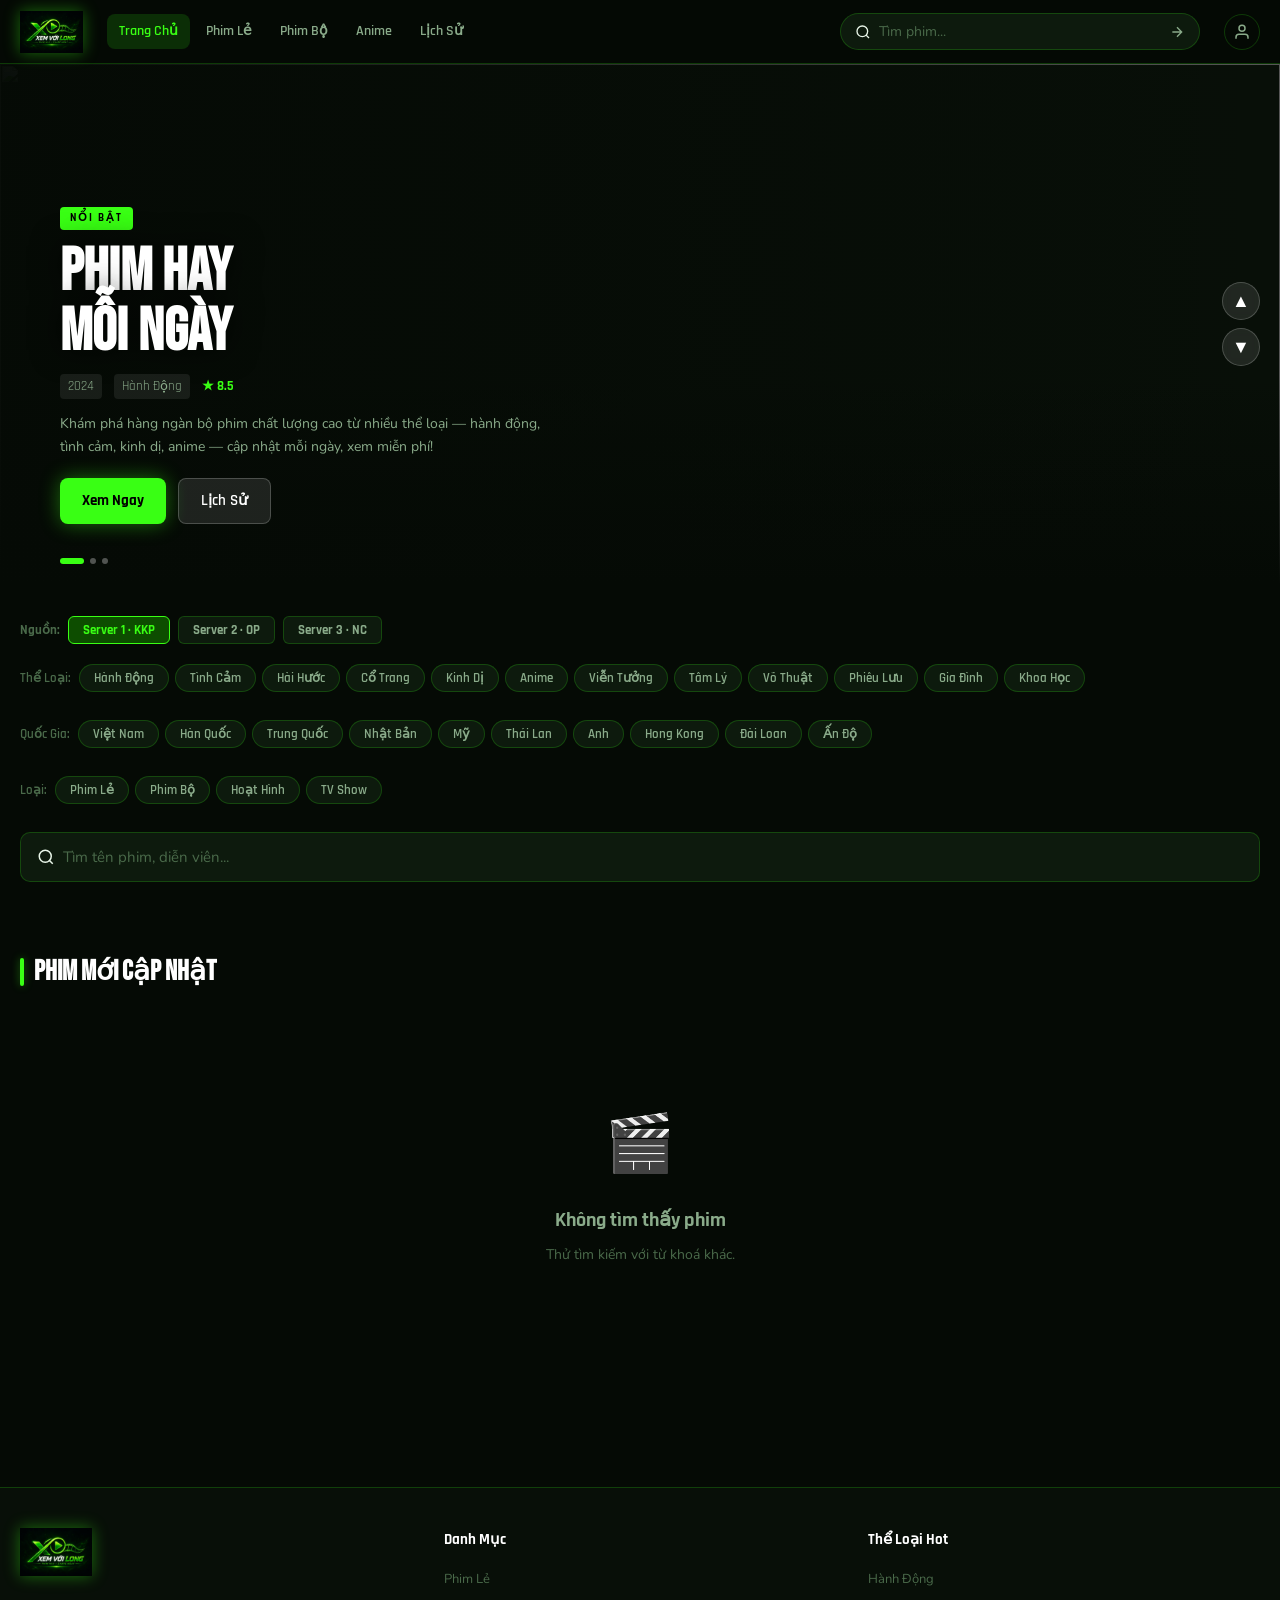
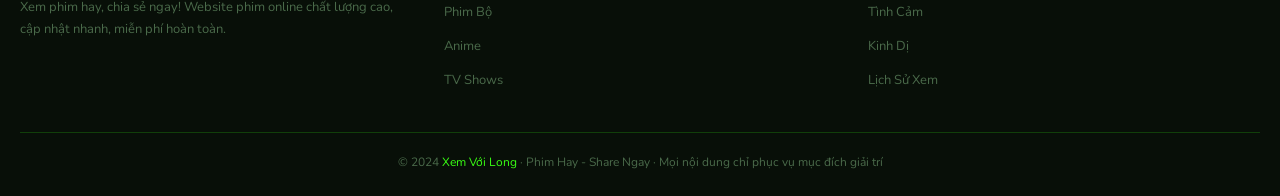
==== index.html @ ea5128f2 "Add files via upload" ====
<!DOCTYPE html>
<html lang="vi">
<head>
  <meta charset="UTF-8">
  <meta name="viewport" content="width=device-width, initial-scale=1.0">
  <title>Xem Với Long - Phim Hay Share Ngay</title>
  <meta name="description" content="Xem phim online miễn phí, chất lượng cao - Xem Với Long">
  <link rel="icon" href="assets/logo.png" type="image/png">
  <link rel="stylesheet" href="css/style.css">
</head>
<body>

<header>
  <button class="menu-toggle" id="menu-toggle" aria-label="Menu">
    <svg width="20" height="20" viewBox="0 0 24 24" fill="none" stroke="currentColor" stroke-width="2">
      <path d="M3 12h18M3 6h18M3 18h18"/>
    </svg>
  </button>

  <a href="index.html" class="logo-wrap">
    <img src="assets/logo.png" alt="Xem Với Long Logo">
  </a>

  <nav>
    <a href="index.html" class="active">Trang Chủ</a>
    <a href="index.html?type=phim-le">Phim Lẻ</a>
    <a href="index.html?type=phim-bo">Phim Bộ</a>
    <a href="index.html?type=hoat-hinh">Anime</a>
    <a href="history.html">Lịch Sử</a>
  </nav>

  <div class="header-search">
    <svg width="16" height="16" viewBox="0 0 24 24" fill="none" stroke="currentColor" stroke-width="2"><circle cx="11" cy="11" r="8"/><path d="m21 21-4.35-4.35"/></svg>
    <input type="text" placeholder="Tìm phim..." id="search-header" autocomplete="off">
    <button aria-label="Tìm kiếm">
      <svg width="16" height="16" viewBox="0 0 24 24" fill="none" stroke="currentColor" stroke-width="2"><path d="M5 12h14M12 5l7 7-7 7"/></svg>
    </button>
  </div>

  <div class="header-actions">
    <button class="btn-icon" id="btn-login" title="Đăng nhập">
      <svg width="18" height="18" viewBox="0 0 24 24" fill="none" stroke="currentColor" stroke-width="2"><path d="M20 21v-2a4 4 0 0 0-4-4H8a4 4 0 0 0-4 4v2"/><circle cx="12" cy="7" r="4"/></svg>
    </button>
    <div class="user-menu" id="user-menu" style="display:none">
      <div class="user-avatar" id="user-avatar" title="Tài khoản">?</div>
      <div class="user-dropdown">
        <div class="user-info-panel">
          <div class="user-info-name" id="user-name">User</div>
          <div class="user-info-sub">Thành viên</div>
        </div>
        <a class="dropdown-item" href="history.html">Lịch sử xem</a>
        <div class="dropdown-item danger" id="btn-logout">Đăng xuất</div>
      </div>
    </div>
  </div>
</header>

<div class="mobile-nav" id="mobile-nav">
  <a href="index.html" class="active">Trang Chủ</a>
  <a href="index.html?type=phim-le">Phim Lẻ</a>
  <a href="index.html?type=phim-bo">Phim Bộ</a>
  <a href="index.html?type=hoat-hinh">Anime</a>
  <a href="history.html">Lịch Sử</a>
</div>

<main>

  <!-- Hero Banner -->
  <section class="hero">
    <div class="hero-slide active" id="slide-0">
      <img class="hero-bg" src="https://picsum.photos/seed/xvl1/1600/700" alt="">
      <div class="hero-gradient"></div>
      <div class="hero-content">
        <div class="hero-badge">Nổi Bật</div>
        <h1 class="hero-title">Phim Hay<br>Mỗi Ngày</h1>
        <div class="hero-meta">
          <span class="year">2024</span>
          <span class="cat">Hành Động</span>
          <span class="hero-rating">★ 8.5</span>
        </div>
        <p class="hero-desc">Khám phá hàng ngàn bộ phim chất lượng cao từ nhiều thể loại — hành động, tình cảm, kinh dị, anime — cập nhật mỗi ngày, xem miễn phí!</p>
        <div class="hero-actions">
          <a href="#movies" class="btn-primary">Xem Ngay</a>
          <a href="history.html" class="btn-secondary">Lịch Sử</a>
        </div>
      </div>
    </div>
    <div class="hero-slide" id="slide-1">
      <img class="hero-bg" src="https://picsum.photos/seed/xvl2/1600/700" alt="">
      <div class="hero-gradient"></div>
      <div class="hero-content">
        <div class="hero-badge">Hot</div>
        <h1 class="hero-title">Anime<br>Mỗi Tuần</h1>
        <div class="hero-meta">
          <span class="year">2024</span>
          <span class="cat">Anime</span>
          <span class="hero-rating">★ 9.0</span>
        </div>
        <p class="hero-desc">Các bộ anime mới nhất, từ One Piece đến Demon Slayer, cập nhật nhanh nhất Việt Nam với vietsub chất lượng cao.</p>
        <div class="hero-actions">
          <button class="btn-primary" onclick="document.querySelector('[data-slug=hoat-hinh]')?.click()">Xem Anime</button>
        </div>
      </div>
    </div>
    <div class="hero-slide" id="slide-2">
      <img class="hero-bg" src="https://picsum.photos/seed/xvl3/1600/700" alt="">
      <div class="hero-gradient"></div>
      <div class="hero-content">
        <div class="hero-badge">Phim Bộ</div>
        <h1 class="hero-title">Drama<br>Hàn Quốc</h1>
        <div class="hero-meta">
          <span class="year">2024</span>
          <span class="cat">Tình Cảm</span>
          <span class="hero-rating">★ 8.8</span>
        </div>
        <p class="hero-desc">Phim bộ Hàn Quốc đặc sắc, nội dung hấp dẫn, diễn xuất đỉnh cao. Cập nhật tập mới nhanh nhất!</p>
        <div class="hero-actions">
          <button class="btn-primary" onclick="document.querySelector('[data-slug=han-quoc]')?.click()">Xem Phim Hàn</button>
        </div>
      </div>
    </div>

    <div class="hero-dots">
      <div class="hero-dot active" data-slide="0"></div>
      <div class="hero-dot" data-slide="1"></div>
      <div class="hero-dot" data-slide="2"></div>
    </div>
    <div class="hero-arrows">
      <button class="hero-arrow" id="hero-prev">&#9650;</button>
      <button class="hero-arrow" id="hero-next">&#9660;</button>
    </div>
  </section>

  <div class="container" id="movies">

    <!-- Server Bar -->
    <div style="margin-top: 32px;">
      <div class="server-bar">
        <span class="server-label">Nguồn:</span>
        <button class="server-btn active" data-server="kkphim">Server 1 · KKP</button>
        <button class="server-btn" data-server="ophim">Server 2 · OP</button>
        <button class="server-btn" data-server="nguonc">Server 3 · NC</button>
      </div>
    </div>

    <!-- Filter by genre -->
    <div class="filter-bar" style="margin-top:8px">
      <span class="filter-label">Thể Loại:</span>
      <div class="filter-chips" id="genre-chips"></div>
    </div>

    <!-- Filter by country -->
    <div class="filter-bar">
      <span class="filter-label">Quốc Gia:</span>
      <div class="filter-chips" id="country-chips"></div>
    </div>

    <!-- Filter by type -->
    <div class="filter-bar">
      <span class="filter-label">Loại:</span>
      <div class="filter-chips" id="type-chips"></div>
    </div>

    <!-- Search bar -->
    <div style="margin-bottom:28px">
      <div class="header-search" style="max-width:100%;border-radius:10px;padding:4px 16px">
        <svg width="18" height="18" viewBox="0 0 24 24" fill="none" stroke="currentColor" stroke-width="2"><circle cx="11" cy="11" r="8"/><path d="m21 21-4.35-4.35"/></svg>
        <input type="text" placeholder="Tìm tên phim, diễn viên..." id="search-input" autocomplete="off" style="padding:10px 0;font-size:15px">
      </div>
    </div>

    <!-- Movies section -->
    <section class="section">
      <div class="section-header">
        <h2 class="section-title">Phim Mới Cập Nhật</h2>
        <span id="result-info" style="font-size:13px;color:var(--text-muted);font-family:var(--font-title)"></span>
      </div>
      <div class="movie-grid" id="movie-grid"></div>
      <div class="pagination" id="pagination"></div>
    </section>

  </div>
</main>

<footer>
  <div class="container">
    <div class="footer-inner">
      <div class="footer-brand">
        <img src="assets/logo.png" alt="Logo" class="logo-img">
        <p>Xem phim hay, chia sẻ ngay! Website phim online chất lượng cao, cập nhật nhanh, miễn phí hoàn toàn.</p>
      </div>
      <div>
        <div class="footer-col-title">Danh Mục</div>
        <ul class="footer-links">
          <li><a href="index.html?type=phim-le">Phim Lẻ</a></li>
          <li><a href="index.html?type=phim-bo">Phim Bộ</a></li>
          <li><a href="index.html?type=hoat-hinh">Anime</a></li>
          <li><a href="index.html?type=tv-shows">TV Shows</a></li>
        </ul>
      </div>
      <div>
        <div class="footer-col-title">Thể Loại Hot</div>
        <ul class="footer-links">
          <li><a href="index.html?genre=hanh-dong">Hành Động</a></li>
          <li><a href="index.html?genre=tinh-cam">Tình Cảm</a></li>
          <li><a href="index.html?genre=kinh-di">Kinh Dị</a></li>
          <li><a href="history.html">Lịch Sử Xem</a></li>
        </ul>
      </div>
    </div>
    <div class="footer-bottom">
      © 2024 <span>Xem Với Long</span> · Phim Hay - Share Ngay · Mọi nội dung chỉ phục vụ mục đích giải trí
    </div>
  </div>
</footer>

<!-- Auth Modal -->
<div class="modal-overlay" id="auth-modal">
  <div class="modal">
    <div class="modal-header">
      <div class="modal-title">Tài Khoản</div>
      <button class="modal-close" id="modal-close">✕</button>
    </div>
    <div class="modal-tabs">
      <button class="modal-tab active" data-tab="login">Đăng Nhập</button>
      <button class="modal-tab" data-tab="register">Đăng Ký</button>
    </div>
    <div class="tab-panel" data-panel="login">
      <form id="login-form">
        <div class="form-group">
          <label class="form-label">Tên tài khoản</label>
          <input class="form-input" type="text" id="login-user" placeholder="Nhập tên tài khoản" autocomplete="username">
        </div>
        <div class="form-group">
          <label class="form-label">Mật khẩu</label>
          <input class="form-input" type="password" id="login-pass" placeholder="Nhập mật khẩu" autocomplete="current-password">
        </div>
        <div class="form-error" id="login-error"></div>
        <button class="form-submit" type="submit">Đăng Nhập</button>
      </form>
    </div>
    <div class="tab-panel" data-panel="register" style="display:none">
      <form id="reg-form">
        <div class="form-group">
          <label class="form-label">Tên tài khoản</label>
          <input class="form-input" type="text" id="reg-user" placeholder="Ít nhất 3 ký tự" autocomplete="username">
        </div>
        <div class="form-group">
          <label class="form-label">Mật khẩu</label>
          <input class="form-input" type="password" id="reg-pass" placeholder="Ít nhất 4 ký tự" autocomplete="new-password">
        </div>
        <div class="form-error" id="reg-error"></div>
        <button class="form-submit" type="submit">Tạo Tài Khoản</button>
      </form>
    </div>
  </div>
</div>

<div id="toast-container"></div>

<script src="js/api.js"></script>
<script src="js/auth.js"></script>
<script src="js/main.js"></script>
<script>
document.addEventListener('DOMContentLoaded', () => {
  const params = new URLSearchParams(location.search);
  const type   = params.get('type');
  const genre  = params.get('genre');
  const q      = params.get('q');

  if (type)  setTimeout(() => document.querySelector(`#type-chips [data-slug="${type}"]`)?.click(),  300);
  if (genre) setTimeout(() => document.querySelector(`#genre-chips [data-slug="${genre}"]`)?.click(), 300);
  if (q) {
    setTimeout(() => {
      const inp = document.getElementById('search-input');
      if (inp) { inp.value = q; inp.dispatchEvent(new Event('input')); }
    }, 200);
  }
});
</script>
</body>
</html>
---- css/style.css ----
/* ============================================================
   XEM VỚI LONG - Main Stylesheet
   Neon Green on Dark - Cinematic UI
   ============================================================ */

@import url('https://fonts.googleapis.com/css2?family=Bebas+Neue&family=Rajdhani:wght@400;500;600;700&family=Nunito:wght@300;400;600;700&display=swap');

:root {
  --green: #39ff14;
  --green-dim: #22cc00;
  --green-dark: #0d4d00;
  --green-glow: rgba(57, 255, 20, 0.4);
  --green-glow-sm: rgba(57, 255, 20, 0.15);
  --bg: #050a05;
  --bg2: #080f08;
  --bg3: #0d1a0d;
  --bg4: #111f11;
  --card-bg: #0b160b;
  --surface: #131f13;
  --border: rgba(57, 255, 20, 0.2);
  --border-strong: rgba(57, 255, 20, 0.5);
  --text: #e8f5e8;
  --text-dim: #8aab8a;
  --text-muted: #4a6a4a;
  --white: #ffffff;
  --radius: 12px;
  --radius-lg: 18px;
  --transition: 0.3s cubic-bezier(0.4, 0, 0.2, 1);
  --font-display: 'Bebas Neue', sans-serif;
  --font-title: 'Rajdhani', sans-serif;
  --font-body: 'Nunito', sans-serif;
  --header-h: 64px;
}

*, *::before, *::after { box-sizing: border-box; margin: 0; padding: 0; }

html { scroll-behavior: smooth; }

body {
  font-family: var(--font-body);
  background: var(--bg);
  color: var(--text);
  min-height: 100vh;
  overflow-x: hidden;
  line-height: 1.6;
}

/* ---- Scrollbar ---- */
::-webkit-scrollbar { width: 6px; }
::-webkit-scrollbar-track { background: var(--bg2); }
::-webkit-scrollbar-thumb { background: var(--green-dark); border-radius: 3px; }
::-webkit-scrollbar-thumb:hover { background: var(--green-dim); }

/* ---- Page transition ---- */
.page-enter { animation: fadeInUp 0.5s var(--transition) both; }
@keyframes fadeInUp {
  from { opacity: 0; transform: translateY(24px); }
  to   { opacity: 1; transform: translateY(0); }
}

/* ============================================================
   HEADER / NAV
   ============================================================ */
header {
  position: fixed; top: 0; left: 0; right: 0; z-index: 1000;
  height: var(--header-h);
  background: rgba(5, 10, 5, 0.92);
  backdrop-filter: blur(16px);
  border-bottom: 1px solid var(--border);
  display: flex; align-items: center;
  padding: 0 20px;
  gap: 16px;
}

.logo-wrap { display: flex; align-items: center; gap: 10px; text-decoration: none; flex-shrink: 0; }
.logo-wrap img { height: 42px; width: auto; filter: drop-shadow(0 0 8px var(--green-glow)); }
.logo-text { font-family: var(--font-display); font-size: 22px; color: var(--green); letter-spacing: 1px; display: none; }

nav { display: flex; align-items: center; gap: 4px; margin-left: 8px; }
nav a {
  font-family: var(--font-title); font-weight: 600; font-size: 14px;
  color: var(--text-dim); text-decoration: none;
  padding: 6px 12px; border-radius: 8px;
  transition: var(--transition);
  white-space: nowrap;
}
nav a:hover, nav a.active { color: var(--green); background: var(--green-glow-sm); }

.header-search {
  flex: 1; max-width: 360px; margin-left: auto;
  display: flex; align-items: center;
  background: var(--bg3); border: 1px solid var(--border);
  border-radius: 24px; padding: 0 14px; gap: 8px;
  transition: var(--transition);
}
.header-search:focus-within { border-color: var(--green); box-shadow: 0 0 0 3px var(--green-glow-sm); }
.header-search input {
  flex: 1; background: none; border: none; outline: none;
  color: var(--text); font-family: var(--font-body); font-size: 14px;
  padding: 8px 0;
}
.header-search input::placeholder { color: var(--text-muted); }
.header-search button { background: none; border: none; cursor: pointer; color: var(--text-dim); display: flex; align-items: center; }
.header-search button:hover { color: var(--green); }

.header-actions { display: flex; align-items: center; gap: 8px; margin-left: 8px; flex-shrink: 0; }
.btn-icon {
  background: none; border: 1px solid var(--border); color: var(--text-dim);
  border-radius: 50%; width: 36px; height: 36px;
  display: flex; align-items: center; justify-content: center;
  cursor: pointer; transition: var(--transition); font-size: 16px;
  text-decoration: none;
}
.btn-icon:hover { border-color: var(--green); color: var(--green); background: var(--green-glow-sm); }

.user-avatar {
  width: 36px; height: 36px; border-radius: 50%;
  background: var(--green-dark); border: 2px solid var(--green);
  display: flex; align-items: center; justify-content: center;
  font-family: var(--font-title); font-weight: 700; font-size: 14px;
  color: var(--green); cursor: pointer;
  box-shadow: 0 0 12px var(--green-glow);
}

.menu-toggle {
  display: none; background: none; border: none; color: var(--text); cursor: pointer; font-size: 22px;
}

/* ---- Mobile nav ---- */
.mobile-nav {
  display: none; position: fixed; top: var(--header-h); left: 0; right: 0;
  background: rgba(8, 15, 8, 0.97); backdrop-filter: blur(20px);
  border-bottom: 1px solid var(--border); z-index: 999;
  padding: 12px 16px;
  flex-direction: column; gap: 4px;
}
.mobile-nav.open { display: flex; animation: slideDown 0.25s ease both; }
@keyframes slideDown { from { opacity: 0; transform: translateY(-10px); } to { opacity: 1; transform: translateY(0); } }
.mobile-nav a {
  font-family: var(--font-title); font-weight: 600; font-size: 16px;
  color: var(--text-dim); text-decoration: none;
  padding: 10px 14px; border-radius: 8px;
  transition: var(--transition);
}
.mobile-nav a:hover, .mobile-nav a.active { color: var(--green); background: var(--green-glow-sm); }

/* ============================================================
   MAIN CONTAINER
   ============================================================ */
main { padding-top: var(--header-h); min-height: 100vh; }

.container { max-width: 1400px; margin: 0 auto; padding: 0 20px; }

/* ============================================================
   HERO BANNER
   ============================================================ */
.hero {
  position: relative; height: 520px; overflow: hidden;
  background: var(--bg2);
}
.hero-slide {
  position: absolute; inset: 0;
  opacity: 0; transition: opacity 0.8s ease;
}
.hero-slide.active { opacity: 1; }
.hero-bg {
  width: 100%; height: 100%; object-fit: cover;
  filter: brightness(0.45) saturate(1.2);
}
.hero-gradient {
  position: absolute; inset: 0;
  background: linear-gradient(90deg, rgba(5,10,5,0.95) 0%, rgba(5,10,5,0.5) 50%, transparent 100%),
              linear-gradient(0deg, rgba(5,10,5,1) 0%, transparent 40%);
}
.hero-content {
  position: absolute; bottom: 60px; left: 60px; right: 50%;
  animation: heroFadeIn 0.6s ease both;
}
@keyframes heroFadeIn { from { opacity: 0; transform: translateX(-20px); } to { opacity: 1; transform: translateX(0); } }

.hero-badge {
  display: inline-block;
  font-family: var(--font-title); font-size: 11px; font-weight: 700;
  background: var(--green); color: #000; padding: 3px 10px; border-radius: 4px;
  letter-spacing: 2px; text-transform: uppercase; margin-bottom: 12px;
}
.hero-title {
  font-family: var(--font-display); font-size: clamp(32px, 5vw, 60px);
  color: var(--white); line-height: 1; margin-bottom: 12px;
  text-shadow: 0 0 30px rgba(0,0,0,0.8);
}
.hero-meta {
  display: flex; align-items: center; gap: 12px; margin-bottom: 14px;
  font-family: var(--font-title); font-size: 13px; color: var(--text-dim);
}
.hero-meta .year, .hero-meta .cat {
  background: rgba(255,255,255,0.08); padding: 2px 8px; border-radius: 4px;
}
.hero-rating { color: var(--green); font-weight: 700; }
.hero-desc {
  font-size: 14px; color: var(--text-dim); margin-bottom: 20px;
  display: -webkit-box; -webkit-line-clamp: 3; -webkit-box-orient: vertical; overflow: hidden;
  max-width: 480px;
}
.hero-actions { display: flex; gap: 12px; }

.btn-primary {
  display: flex; align-items: center; gap: 8px;
  background: var(--green); color: #000;
  font-family: var(--font-title); font-weight: 700; font-size: 15px;
  border: none; border-radius: 8px; padding: 10px 22px;
  cursor: pointer; text-decoration: none;
  transition: var(--transition);
  box-shadow: 0 0 20px var(--green-glow);
}
.btn-primary:hover { background: #4fff2a; box-shadow: 0 0 32px var(--green-glow); transform: translateY(-2px); }

.btn-secondary {
  display: flex; align-items: center; gap: 8px;
  background: rgba(255,255,255,0.1); color: var(--white);
  font-family: var(--font-title); font-weight: 600; font-size: 15px;
  border: 1px solid rgba(255,255,255,0.2); border-radius: 8px; padding: 10px 22px;
  cursor: pointer; text-decoration: none;
  transition: var(--transition); backdrop-filter: blur(4px);
}
.btn-secondary:hover { background: rgba(255,255,255,0.18); transform: translateY(-2px); }

.hero-dots {
  position: absolute; bottom: 20px; left: 60px;
  display: flex; gap: 6px;
}
.hero-dot {
  width: 6px; height: 6px; border-radius: 3px;
  background: rgba(255,255,255,0.3);
  cursor: pointer; transition: var(--transition);
}
.hero-dot.active { width: 24px; background: var(--green); }

.hero-arrows {
  position: absolute; right: 20px; bottom: 50%;
  transform: translateY(50%);
  display: flex; flex-direction: column; gap: 8px;
}
.hero-arrow {
  width: 38px; height: 38px; border-radius: 50%;
  background: rgba(255,255,255,0.1); border: 1px solid rgba(255,255,255,0.2);
  color: white; cursor: pointer; font-size: 18px;
  display: flex; align-items: center; justify-content: center;
  transition: var(--transition); backdrop-filter: blur(4px);
}
.hero-arrow:hover { background: var(--green); border-color: var(--green); color: #000; }

/* ============================================================
   SECTION HEADERS
   ============================================================ */
.section { padding: 40px 0; }
.section-header {
  display: flex; align-items: center; justify-content: space-between;
  margin-bottom: 24px;
}
.section-title {
  font-family: var(--font-display); font-size: 28px; color: var(--white);
  display: flex; align-items: center; gap: 10px;
}
.section-title::before {
  content: ''; display: block;
  width: 4px; height: 28px;
  background: var(--green); border-radius: 2px;
  box-shadow: 0 0 8px var(--green-glow);
}
.section-more {
  font-family: var(--font-title); font-size: 13px; font-weight: 600;
  color: var(--green); text-decoration: none;
  display: flex; align-items: center; gap: 4px;
  transition: var(--transition);
}
.section-more:hover { gap: 8px; }

/* ============================================================
   FILTER BAR
   ============================================================ */
.filter-bar {
  display: flex; flex-wrap: wrap; gap: 8px; margin-bottom: 28px; align-items: center;
}
.filter-label { font-family: var(--font-title); font-size: 13px; color: var(--text-muted); font-weight: 600; }
.filter-chips { display: flex; flex-wrap: wrap; gap: 6px; }
.chip {
  font-family: var(--font-title); font-size: 13px; font-weight: 600;
  background: var(--bg3); border: 1px solid var(--border);
  color: var(--text-dim); padding: 5px 14px; border-radius: 20px;
  cursor: pointer; transition: var(--transition); white-space: nowrap;
}
.chip:hover { border-color: var(--green); color: var(--green); }
.chip.active { background: var(--green); color: #000; border-color: var(--green); box-shadow: 0 0 10px var(--green-glow); }

.server-bar {
  display: flex; align-items: center; gap: 8px; margin-bottom: 20px;
  flex-wrap: wrap;
}
.server-label { font-family: var(--font-title); font-weight: 700; font-size: 13px; color: var(--text-muted); }
.server-btn {
  font-family: var(--font-title); font-size: 13px; font-weight: 700;
  background: var(--bg3); border: 1px solid var(--border);
  color: var(--text-dim); padding: 5px 14px; border-radius: 6px;
  cursor: pointer; transition: var(--transition);
}
.server-btn:hover { border-color: var(--green); color: var(--green); }
.server-btn.active { background: var(--green-dark); border-color: var(--green); color: var(--green); }

/* ============================================================
   MOVIE GRID & CARDS
   ============================================================ */
.movie-grid {
  display: grid;
  grid-template-columns: repeat(auto-fill, minmax(160px, 1fr));
  gap: 18px;
}

.movie-card {
  position: relative; border-radius: var(--radius); overflow: hidden;
  background: var(--card-bg); border: 1px solid var(--border);
  cursor: pointer; text-decoration: none; display: block;
  transition: var(--transition);
  transform: translateZ(0);
}
.movie-card:hover {
  transform: translateY(-6px) scale(1.02);
  border-color: var(--green);
  box-shadow: 0 16px 40px rgba(0,0,0,0.6), 0 0 20px var(--green-glow-sm);
}

.movie-poster {
  position: relative; aspect-ratio: 2/3; overflow: hidden;
}
.movie-poster img {
  width: 100%; height: 100%; object-fit: cover;
  transition: transform 0.5s ease;
}
.movie-card:hover .movie-poster img { transform: scale(1.08); }

.movie-poster-placeholder {
  width: 100%; height: 100%;
  background: linear-gradient(135deg, var(--bg3) 0%, var(--bg4) 100%);
  display: flex; flex-direction: column; align-items: center; justify-content: center;
  gap: 8px; color: var(--text-muted); font-size: 32px;
}
.movie-poster-placeholder span { font-family: var(--font-title); font-size: 11px; text-align: center; padding: 0 8px; }

.movie-overlay {
  position: absolute; inset: 0;
  background: linear-gradient(0deg, rgba(5,10,5,0.92) 0%, transparent 50%);
  display: flex; align-items: center; justify-content: center;
  opacity: 0; transition: var(--transition);
}
.movie-card:hover .movie-overlay { opacity: 1; }

.play-btn-overlay {
  width: 52px; height: 52px; border-radius: 50%;
  background: var(--green); color: #000; font-size: 20px;
  display: flex; align-items: center; justify-content: center;
  box-shadow: 0 0 24px var(--green-glow);
  transform: scale(0.8); transition: transform 0.3s ease;
}
.movie-card:hover .play-btn-overlay { transform: scale(1); }

.movie-badge {
  position: absolute; top: 8px; left: 8px;
  font-family: var(--font-title); font-size: 10px; font-weight: 700;
  background: var(--green); color: #000; padding: 2px 8px; border-radius: 4px;
  letter-spacing: 0.5px; text-transform: uppercase;
}
.movie-badge.ep { background: #ff6b2b; color: #fff; }
.movie-badge.movie { background: #2b8aff; color: #fff; }

.movie-quality {
  position: absolute; top: 8px; right: 8px;
  font-family: var(--font-title); font-size: 10px; font-weight: 700;
  background: rgba(0,0,0,0.7); color: var(--green);
  padding: 2px 6px; border-radius: 4px;
  border: 1px solid var(--green-dim);
}

.movie-info { padding: 10px 10px 12px; }
.movie-title {
  font-family: var(--font-title); font-weight: 700; font-size: 14px;
  color: var(--text); line-height: 1.3;
  display: -webkit-box; -webkit-line-clamp: 2; -webkit-box-orient: vertical; overflow: hidden;
  margin-bottom: 4px;
}
.movie-card:hover .movie-title { color: var(--green); }
.movie-sub {
  font-size: 11px; color: var(--text-muted);
  display: flex; gap: 6px; flex-wrap: wrap; align-items: center;
}
.movie-sub .dot { color: var(--text-muted); }

/* ============================================================
   LOADING & EMPTY
   ============================================================ */
.loading-grid {
  display: grid;
  grid-template-columns: repeat(auto-fill, minmax(160px, 1fr));
  gap: 18px;
}
.skeleton-card { border-radius: var(--radius); overflow: hidden; }
.skeleton {
  background: linear-gradient(90deg, var(--bg3) 25%, var(--bg4) 50%, var(--bg3) 75%);
  background-size: 200% 100%;
  animation: shimmer 1.5s infinite;
}
@keyframes shimmer { to { background-position: -200% 0; } }
.skeleton-poster { aspect-ratio: 2/3; }
.skeleton-line { height: 12px; border-radius: 4px; margin: 8px 10px; }
.skeleton-line.short { width: 60%; }

.empty-state {
  text-align: center; padding: 80px 20px; color: var(--text-muted);
}
.empty-state .icon { font-size: 56px; margin-bottom: 16px; }
.empty-state h3 { font-family: var(--font-title); font-size: 20px; margin-bottom: 8px; color: var(--text-dim); }
.empty-state p { font-size: 14px; }

/* ============================================================
   PAGINATION
   ============================================================ */
.pagination {
  display: flex; justify-content: center; gap: 6px;
  margin-top: 40px; flex-wrap: wrap;
}
.page-btn {
  width: 38px; height: 38px; border-radius: 8px;
  background: var(--bg3); border: 1px solid var(--border);
  color: var(--text-dim); cursor: pointer;
  font-family: var(--font-title); font-weight: 700; font-size: 14px;
  display: flex; align-items: center; justify-content: center;
  transition: var(--transition);
}
.page-btn:hover { border-color: var(--green); color: var(--green); }
.page-btn.active { background: var(--green); border-color: var(--green); color: #000; }
.page-btn:disabled { opacity: 0.4; cursor: not-allowed; }

/* ============================================================
   MODAL (Login / Register)
   ============================================================ */
.modal-overlay {
  display: none; position: fixed; inset: 0; z-index: 2000;
  background: rgba(0,0,0,0.8); backdrop-filter: blur(8px);
  align-items: center; justify-content: center;
  padding: 20px;
}
.modal-overlay.open { display: flex; animation: fadeIn 0.2s ease both; }
@keyframes fadeIn { from { opacity: 0; } to { opacity: 1; } }

.modal {
  background: var(--bg2); border: 1px solid var(--border);
  border-radius: var(--radius-lg); padding: 36px;
  width: 100%; max-width: 420px;
  box-shadow: 0 32px 80px rgba(0,0,0,0.8), 0 0 40px var(--green-glow-sm);
  animation: modalIn 0.3s cubic-bezier(0.34, 1.56, 0.64, 1) both;
}
@keyframes modalIn { from { transform: scale(0.9) translateY(20px); opacity: 0; } to { transform: scale(1) translateY(0); opacity: 1; } }

.modal-header { display: flex; align-items: center; justify-content: space-between; margin-bottom: 28px; }
.modal-title { font-family: var(--font-display); font-size: 30px; color: var(--white); }
.modal-close { background: none; border: none; color: var(--text-muted); cursor: pointer; font-size: 22px; }
.modal-close:hover { color: var(--text); }

.modal-tabs { display: flex; gap: 0; margin-bottom: 28px; border-bottom: 1px solid var(--border); }
.modal-tab {
  flex: 1; background: none; border: none;
  font-family: var(--font-title); font-weight: 700; font-size: 16px;
  color: var(--text-muted); padding: 10px; cursor: pointer;
  border-bottom: 2px solid transparent; margin-bottom: -1px;
  transition: var(--transition);
}
.modal-tab.active { color: var(--green); border-bottom-color: var(--green); }

.form-group { margin-bottom: 18px; }
.form-label { display: block; font-family: var(--font-title); font-weight: 600; font-size: 13px; color: var(--text-dim); margin-bottom: 6px; }
.form-input {
  width: 100%; background: var(--bg3); border: 1px solid var(--border);
  border-radius: 8px; padding: 11px 14px;
  color: var(--text); font-family: var(--font-body); font-size: 14px;
  outline: none; transition: var(--transition);
}
.form-input:focus { border-color: var(--green); box-shadow: 0 0 0 3px var(--green-glow-sm); }

.form-submit {
  width: 100%; background: var(--green); color: #000;
  font-family: var(--font-title); font-weight: 700; font-size: 16px;
  border: none; border-radius: 8px; padding: 12px;
  cursor: pointer; transition: var(--transition);
  box-shadow: 0 0 20px var(--green-glow);
}
.form-submit:hover { background: #4fff2a; box-shadow: 0 0 32px var(--green-glow); }

.form-error { color: #ff4444; font-size: 13px; margin-top: 4px; display: none; }
.form-error.show { display: block; }

/* ============================================================
   USER DROPDOWN
   ============================================================ */
.user-menu { position: relative; }
.user-dropdown {
  display: none; position: absolute; top: calc(100% + 8px); right: 0;
  background: var(--bg2); border: 1px solid var(--border);
  border-radius: var(--radius); min-width: 200px;
  box-shadow: 0 16px 40px rgba(0,0,0,0.6);
  overflow: hidden; z-index: 100;
}
.user-menu.open .user-dropdown { display: block; animation: slideDown 0.2s ease both; }

.user-info-panel {
  padding: 16px; border-bottom: 1px solid var(--border);
}
.user-info-name { font-family: var(--font-title); font-weight: 700; font-size: 16px; color: var(--white); }
.user-info-sub { font-size: 12px; color: var(--text-muted); }

.dropdown-item {
  display: flex; align-items: center; gap: 10px;
  padding: 11px 16px; color: var(--text-dim);
  font-family: var(--font-title); font-size: 14px; font-weight: 600;
  cursor: pointer; text-decoration: none;
  transition: var(--transition);
}
.dropdown-item:hover { background: var(--green-glow-sm); color: var(--green); }
.dropdown-item.danger:hover { background: rgba(255,68,68,0.1); color: #ff4444; }

/* ============================================================
   TOAST NOTIFICATIONS
   ============================================================ */
#toast-container {
  position: fixed; bottom: 24px; right: 24px; z-index: 9999;
  display: flex; flex-direction: column; gap: 8px;
}
.toast {
  background: var(--bg2); border: 1px solid var(--border);
  border-left: 4px solid var(--green);
  border-radius: 10px; padding: 12px 18px;
  font-family: var(--font-title); font-weight: 600; font-size: 14px;
  color: var(--text); min-width: 220px;
  box-shadow: 0 8px 24px rgba(0,0,0,0.4);
  animation: toastIn 0.3s ease both;
}
@keyframes toastIn { from { transform: translateX(40px); opacity: 0; } to { transform: translateX(0); opacity: 1; } }
.toast.error { border-left-color: #ff4444; }
.toast.info { border-left-color: #2b8aff; }

/* ============================================================
   HISTORY PAGE
   ============================================================ */
.page-header {
  padding: 40px 0 20px;
  border-bottom: 1px solid var(--border);
  margin-bottom: 32px;
}
.page-header-title { font-family: var(--font-display); font-size: 40px; color: var(--white); }
.page-header-sub { color: var(--text-muted); font-size: 14px; margin-top: 4px; }

.history-item {
  display: flex; gap: 14px; align-items: center;
  background: var(--card-bg); border: 1px solid var(--border);
  border-radius: var(--radius); padding: 12px; margin-bottom: 12px;
  text-decoration: none; transition: var(--transition);
}
.history-item:hover { border-color: var(--green); background: var(--bg3); }
.history-poster { width: 60px; height: 90px; border-radius: 6px; object-fit: cover; flex-shrink: 0; }
.history-info { flex: 1; min-width: 0; }
.history-title { font-family: var(--font-title); font-weight: 700; font-size: 16px; color: var(--text); margin-bottom: 4px; }
.history-item:hover .history-title { color: var(--green); }
.history-meta { font-size: 12px; color: var(--text-muted); }
.history-progress { margin-top: 8px; }
.progress-bar-wrap { background: var(--bg3); border-radius: 4px; height: 4px; overflow: hidden; }
.progress-bar-fill { height: 100%; background: var(--green); border-radius: 4px; transition: width 0.3s ease; }

.clear-btn {
  background: none; border: 1px solid rgba(255,68,68,0.3); color: rgba(255,68,68,0.7);
  font-family: var(--font-title); font-size: 13px; font-weight: 600;
  padding: 6px 14px; border-radius: 6px; cursor: pointer;
  transition: var(--transition);
}
.clear-btn:hover { background: rgba(255,68,68,0.1); border-color: #ff4444; color: #ff4444; }

/* ============================================================
   FOOTER
   ============================================================ */
footer {
  background: var(--bg2); border-top: 1px solid var(--border);
  padding: 40px 0 24px; margin-top: 60px;
}
.footer-inner {
  display: grid; grid-template-columns: 1fr 1fr 1fr; gap: 32px;
  margin-bottom: 32px;
}
.footer-brand .logo-img { height: 48px; margin-bottom: 12px; filter: drop-shadow(0 0 8px var(--green-glow)); }
.footer-brand p { font-size: 13px; color: var(--text-muted); line-height: 1.7; }
.footer-col-title { font-family: var(--font-title); font-weight: 700; font-size: 15px; color: var(--white); margin-bottom: 14px; }
.footer-links { list-style: none; }
.footer-links li { margin-bottom: 8px; }
.footer-links a { font-size: 13px; color: var(--text-muted); text-decoration: none; transition: var(--transition); }
.footer-links a:hover { color: var(--green); }
.footer-bottom {
  border-top: 1px solid var(--border); padding-top: 20px;
  text-align: center; font-size: 12px; color: var(--text-muted);
}
.footer-bottom span { color: var(--green); }

/* ============================================================
   RESPONSIVE
   ============================================================ */
@media (max-width: 900px) {
  .footer-inner { grid-template-columns: 1fr 1fr; }
}

@media (max-width: 768px) {
  :root { --header-h: 56px; }
  nav { display: none; }
  .menu-toggle { display: flex; }
  .header-search { max-width: none; flex: 1; }
  .logo-text { display: none; }

  .hero { height: 380px; }
  .hero-content { left: 20px; right: 20px; bottom: 40px; }
  .hero-arrows { display: none; }

  .movie-grid { grid-template-columns: repeat(auto-fill, minmax(130px, 1fr)); gap: 12px; }
  .loading-grid { grid-template-columns: repeat(auto-fill, minmax(130px, 1fr)); gap: 12px; }

  .modal { padding: 24px; }
  .footer-inner { grid-template-columns: 1fr; gap: 24px; }
}

@media (max-width: 480px) {
  .hero { height: 320px; }
  .hero-title { font-size: 26px; }
  .hero-desc { display: none; }
  .hero-dots { left: 20px; }
  .btn-primary, .btn-secondary { padding: 8px 16px; font-size: 14px; }
  .section { padding: 28px 0; }
  .movie-grid { grid-template-columns: repeat(3, 1fr); gap: 8px; }
  .loading-grid { grid-template-columns: repeat(3, 1fr); gap: 8px; }
  .container { padding: 0 12px; }
}
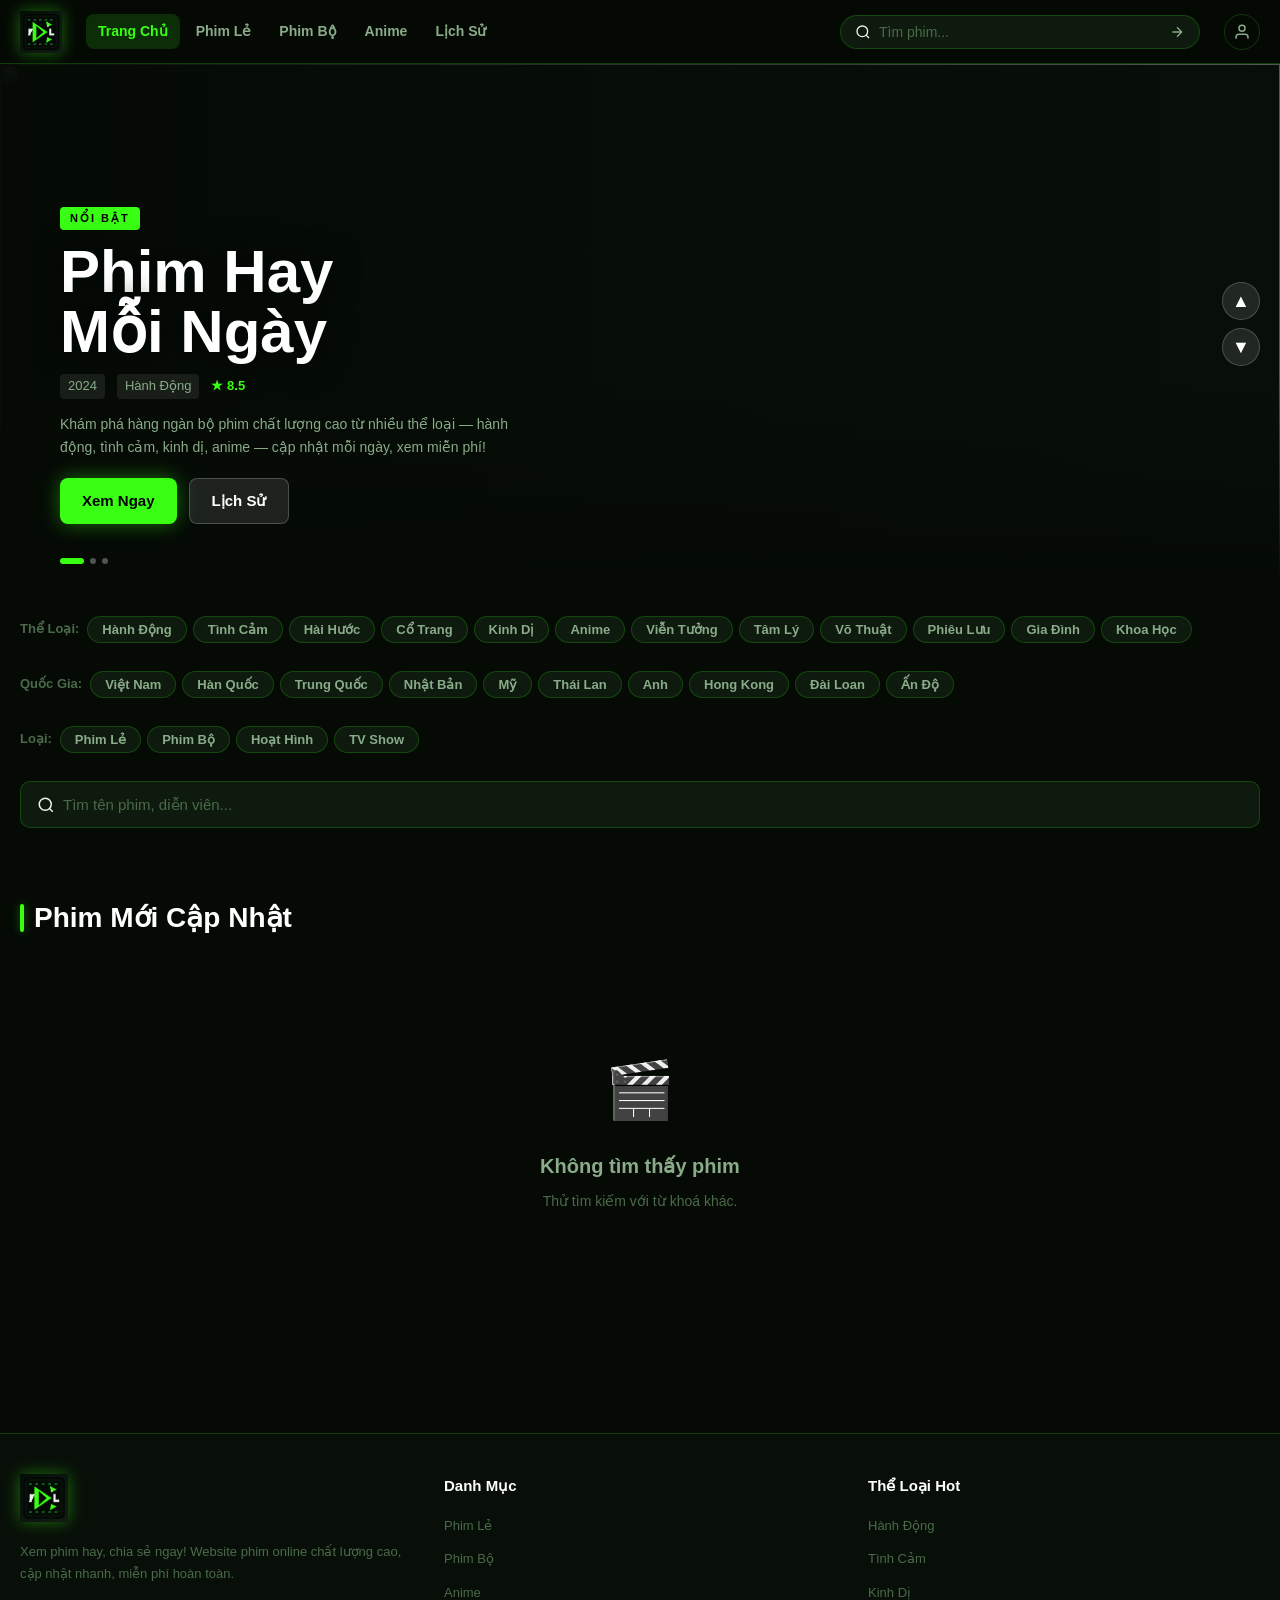
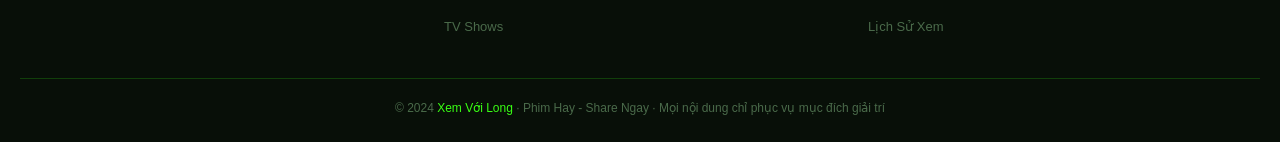
==== commit 01c3d2bc: "Add files via upload" ====
--- a/index.html
+++ b/index.html
@@ -5,8 +5,8 @@
   <meta name="viewport" content="width=device-width, initial-scale=1.0">
   <title>Xem Với Long - Phim Hay Share Ngay</title>
   <meta name="description" content="Xem phim online miễn phí, chất lượng cao - Xem Với Long">
-  <link rel="icon" href="assets/logo.png" type="image/png">
-  <link rel="stylesheet" href="css/style.css">
+  <link rel="icon" href="assets/logo.png?v=6" type="image/png">
+  <link rel="stylesheet" href="css/style.css?v=6">
 </head>
 <body>
 
@@ -18,7 +18,7 @@
   </button>
 
   <a href="index.html" class="logo-wrap">
-    <img src="assets/logo.png" alt="Xem Với Long Logo">
+    <img src="assets/logo.png?v=6" alt="Xem Với Long Logo">
   </a>
 
   <nav>
@@ -133,18 +133,8 @@
 
   <div class="container" id="movies">
 
-    <!-- Server Bar -->
-    <div style="margin-top: 32px;">
-      <div class="server-bar">
-        <span class="server-label">Nguồn:</span>
-        <button class="server-btn active" data-server="kkphim">Server 1 · KKP</button>
-        <button class="server-btn" data-server="ophim">Server 2 · OP</button>
-        <button class="server-btn" data-server="nguonc">Server 3 · NC</button>
-      </div>
-    </div>
-
     <!-- Filter by genre -->
-    <div class="filter-bar" style="margin-top:8px">
+    <div class="filter-bar" style="margin-top:32px">
       <span class="filter-label">Thể Loại:</span>
       <div class="filter-chips" id="genre-chips"></div>
     </div>
@@ -186,7 +176,7 @@
   <div class="container">
     <div class="footer-inner">
       <div class="footer-brand">
-        <img src="assets/logo.png" alt="Logo" class="logo-img">
+        <img src="assets/logo.png?v=6" alt="Logo" class="logo-img">
         <p>Xem phim hay, chia sẻ ngay! Website phim online chất lượng cao, cập nhật nhanh, miễn phí hoàn toàn.</p>
       </div>
       <div>
@@ -258,9 +248,9 @@
 
 <div id="toast-container"></div>
 
-<script src="js/api.js"></script>
-<script src="js/auth.js"></script>
-<script src="js/main.js"></script>
+<script src="js/api.js?v=6"></script>
+<script src="js/auth.js?v=6"></script>
+<script src="js/main.js?v=6"></script>
 <script>
 document.addEventListener('DOMContentLoaded', () => {
   const params = new URLSearchParams(location.search);
--- a/css/style.css
+++ b/css/style.css
@@ -2,8 +2,6 @@
    XEM VỚI LONG - Main Stylesheet
    Neon Green on Dark - Cinematic UI
    ============================================================ */
-
-@import url('https://fonts.googleapis.com/css2?family=Bebas+Neue&family=Rajdhani:wght@400;500;600;700&family=Nunito:wght@300;400;600;700&display=swap');
 
 :root {
   --green: #39ff14;
@@ -26,15 +24,16 @@
   --radius: 12px;
   --radius-lg: 18px;
   --transition: 0.3s cubic-bezier(0.4, 0, 0.2, 1);
-  --font-display: 'Bebas Neue', sans-serif;
-  --font-title: 'Rajdhani', sans-serif;
-  --font-body: 'Nunito', sans-serif;
+  --font-ios: -apple-system, BlinkMacSystemFont, "SF Pro Display", "SF Pro Text", "Helvetica Neue", Arial, sans-serif;
+  --font-display: var(--font-ios);
+  --font-title: var(--font-ios);
+  --font-body: var(--font-ios);
   --header-h: 64px;
 }
 
 *, *::before, *::after { box-sizing: border-box; margin: 0; padding: 0; }
 
-html { scroll-behavior: smooth; }
+html { scroll-behavior: smooth; width: 100%; max-width: 100%; overflow-x: hidden; }
 
 body {
   font-family: var(--font-body);
@@ -43,6 +42,8 @@
   min-height: 100vh;
   overflow-x: hidden;
   line-height: 1.6;
+  width: 100%;
+  max-width: 100%;
 }
 
 /* ---- Scrollbar ---- */
@@ -70,11 +71,14 @@
   display: flex; align-items: center;
   padding: 0 20px;
   gap: 16px;
-}
+  min-width: 0;
+}
+
+header > * { min-width: 0; }
 
 .logo-wrap { display: flex; align-items: center; gap: 10px; text-decoration: none; flex-shrink: 0; }
-.logo-wrap img { height: 42px; width: auto; filter: drop-shadow(0 0 8px var(--green-glow)); }
-.logo-text { font-family: var(--font-display); font-size: 22px; color: var(--green); letter-spacing: 1px; display: none; }
+.logo-wrap img { height: 42px; width: auto; max-width: 132px; filter: drop-shadow(0 0 8px var(--green-glow)); }
+.logo-text { font-family: var(--font-display); font-size: 22px; color: var(--green); display: none; }
 
 nav { display: flex; align-items: center; gap: 4px; margin-left: 8px; }
 nav a {
@@ -87,7 +91,7 @@
 nav a:hover, nav a.active { color: var(--green); background: var(--green-glow-sm); }
 
 .header-search {
-  flex: 1; max-width: 360px; margin-left: auto;
+  flex: 1 1 auto; min-width: 0; max-width: 360px; margin-left: auto;
   display: flex; align-items: center;
   background: var(--bg3); border: 1px solid var(--border);
   border-radius: 24px; padding: 0 14px; gap: 8px;
@@ -303,9 +307,16 @@
   background: var(--bg3); border: 1px solid var(--border);
   color: var(--text-dim); padding: 5px 14px; border-radius: 6px;
   cursor: pointer; transition: var(--transition);
+  white-space: nowrap;
 }
 .server-btn:hover { border-color: var(--green); color: var(--green); }
 .server-btn.active { background: var(--green-dark); border-color: var(--green); color: var(--green); }
+.server-btn.has-movie { border-color: rgba(57,255,20,0.55); color: var(--green); }
+.server-btn.no-movie,
+.server-btn:disabled {
+  opacity: 0.42;
+  cursor: not-allowed;
+}
 
 /* ============================================================
    MOVIE GRID & CARDS
@@ -393,6 +404,22 @@
   display: flex; gap: 6px; flex-wrap: wrap; align-items: center;
 }
 .movie-sub .dot { color: var(--text-muted); }
+.movie-sources {
+  display: flex;
+  flex-wrap: wrap;
+  gap: 4px;
+  margin-top: 7px;
+}
+.source-chip {
+  border: 1px solid var(--border);
+  border-radius: 4px;
+  color: var(--green);
+  background: rgba(57,255,20,0.07);
+  font-size: 10px;
+  font-weight: 700;
+  line-height: 1;
+  padding: 4px 5px;
+}
 
 /* ============================================================
    LOADING & EMPTY
@@ -556,6 +583,13 @@
 }
 .page-header-title { font-family: var(--font-display); font-size: 40px; color: var(--white); }
 .page-header-sub { color: var(--text-muted); font-size: 14px; margin-top: 4px; }
+.history-note {
+  color: var(--text-dim);
+  font-size: 13px;
+  line-height: 1.55;
+  margin-top: 8px;
+  max-width: 620px;
+}
 
 .history-item {
   display: flex; gap: 14px; align-items: center;
@@ -569,6 +603,21 @@
 .history-title { font-family: var(--font-title); font-weight: 700; font-size: 16px; color: var(--text); margin-bottom: 4px; }
 .history-item:hover .history-title { color: var(--green); }
 .history-meta { font-size: 12px; color: var(--text-muted); }
+.history-detail-row {
+  display: flex;
+  flex-wrap: wrap;
+  gap: 6px;
+  margin-top: 4px;
+}
+.history-detail-row span {
+  background: var(--bg3);
+  border: 1px solid var(--border);
+  border-radius: 5px;
+  color: var(--text-dim);
+  font-size: 11px;
+  font-weight: 600;
+  padding: 2px 7px;
+}
 .history-progress { margin-top: 8px; }
 .progress-bar-wrap { background: var(--bg3); border-radius: 4px; height: 4px; overflow: hidden; }
 .progress-bar-fill { height: 100%; background: var(--green); border-radius: 4px; transition: width 0.3s ease; }
@@ -580,6 +629,32 @@
   transition: var(--transition);
 }
 .clear-btn:hover { background: rgba(255,68,68,0.1); border-color: #ff4444; color: #ff4444; }
+
+.history-actions {
+  display: flex;
+  flex-wrap: wrap;
+  gap: 8px;
+  justify-content: flex-end;
+}
+
+.history-action-btn {
+  background: var(--bg3);
+  border: 1px solid var(--border);
+  border-radius: 6px;
+  color: var(--text-dim);
+  cursor: pointer;
+  font-family: var(--font-title);
+  font-size: 13px;
+  font-weight: 600;
+  padding: 6px 14px;
+  transition: var(--transition);
+}
+
+.history-action-btn:hover {
+  border-color: var(--green);
+  color: var(--green);
+  background: var(--green-glow-sm);
+}
 
 /* ============================================================
    FOOTER
@@ -614,17 +689,25 @@
 
 @media (max-width: 768px) {
   :root { --header-h: 56px; }
+  header { padding: 0 10px; gap: 8px; }
   nav { display: none; }
   .menu-toggle { display: flex; }
   .header-search { max-width: none; flex: 1; }
+  .header-search { padding: 0 10px; gap: 6px; }
+  .header-search input { font-size: 13px; }
+  .header-actions { margin-left: 0; }
+  .btn-icon, .user-avatar { width: 34px; height: 34px; }
+  .logo-wrap img { height: 34px; max-width: 92px; }
   .logo-text { display: none; }
 
   .hero { height: 380px; }
   .hero-content { left: 20px; right: 20px; bottom: 40px; }
   .hero-arrows { display: none; }
 
-  .movie-grid { grid-template-columns: repeat(auto-fill, minmax(130px, 1fr)); gap: 12px; }
+  .movie-grid { grid-template-columns: repeat(auto-fill, minmax(126px, 1fr)); gap: 12px; }
   .loading-grid { grid-template-columns: repeat(auto-fill, minmax(130px, 1fr)); gap: 12px; }
+  .movie-card:hover { transform: none; }
+  .movie-overlay { display: none; }
 
   .modal { padding: 24px; }
   .footer-inner { grid-template-columns: 1fr; gap: 24px; }
@@ -640,4 +723,29 @@
   .movie-grid { grid-template-columns: repeat(3, 1fr); gap: 8px; }
   .loading-grid { grid-template-columns: repeat(3, 1fr); gap: 8px; }
   .container { padding: 0 12px; }
-}
+  .section-header { align-items: flex-start; flex-direction: column; gap: 6px; margin-bottom: 16px; }
+  .section-title { font-size: 22px; }
+  .section-title::before { height: 22px; }
+  .filter-bar { align-items: flex-start; gap: 6px; margin-bottom: 16px; }
+  .filter-label { width: 100%; }
+  .chip { padding: 5px 10px; font-size: 12px; }
+  .server-bar { gap: 6px; margin-bottom: 14px; }
+  .server-label { width: 100%; }
+  .server-btn { padding: 5px 9px; font-size: 11px; }
+  .movie-info { padding: 8px 7px 9px; }
+  .movie-title { font-size: 12px; line-height: 1.25; }
+  .movie-sub { font-size: 10px; gap: 4px; }
+  .movie-badge, .movie-quality { font-size: 9px; padding: 2px 5px; }
+  .source-chip { font-size: 9px; padding: 3px 4px; }
+  .footer-inner { gap: 18px; }
+  .history-actions { justify-content: flex-start; width: 100%; }
+  .history-action-btn, .clear-btn { flex: 1 1 auto; }
+}
+
+@media (max-width: 360px) {
+  header { padding: 0 8px; gap: 6px; }
+  .logo-wrap img { height: 30px; max-width: 72px; }
+  .btn-icon, .user-avatar { width: 30px; height: 30px; }
+  .header-search { padding: 0 8px; }
+  .movie-grid, .loading-grid { grid-template-columns: repeat(2, 1fr); }
+}
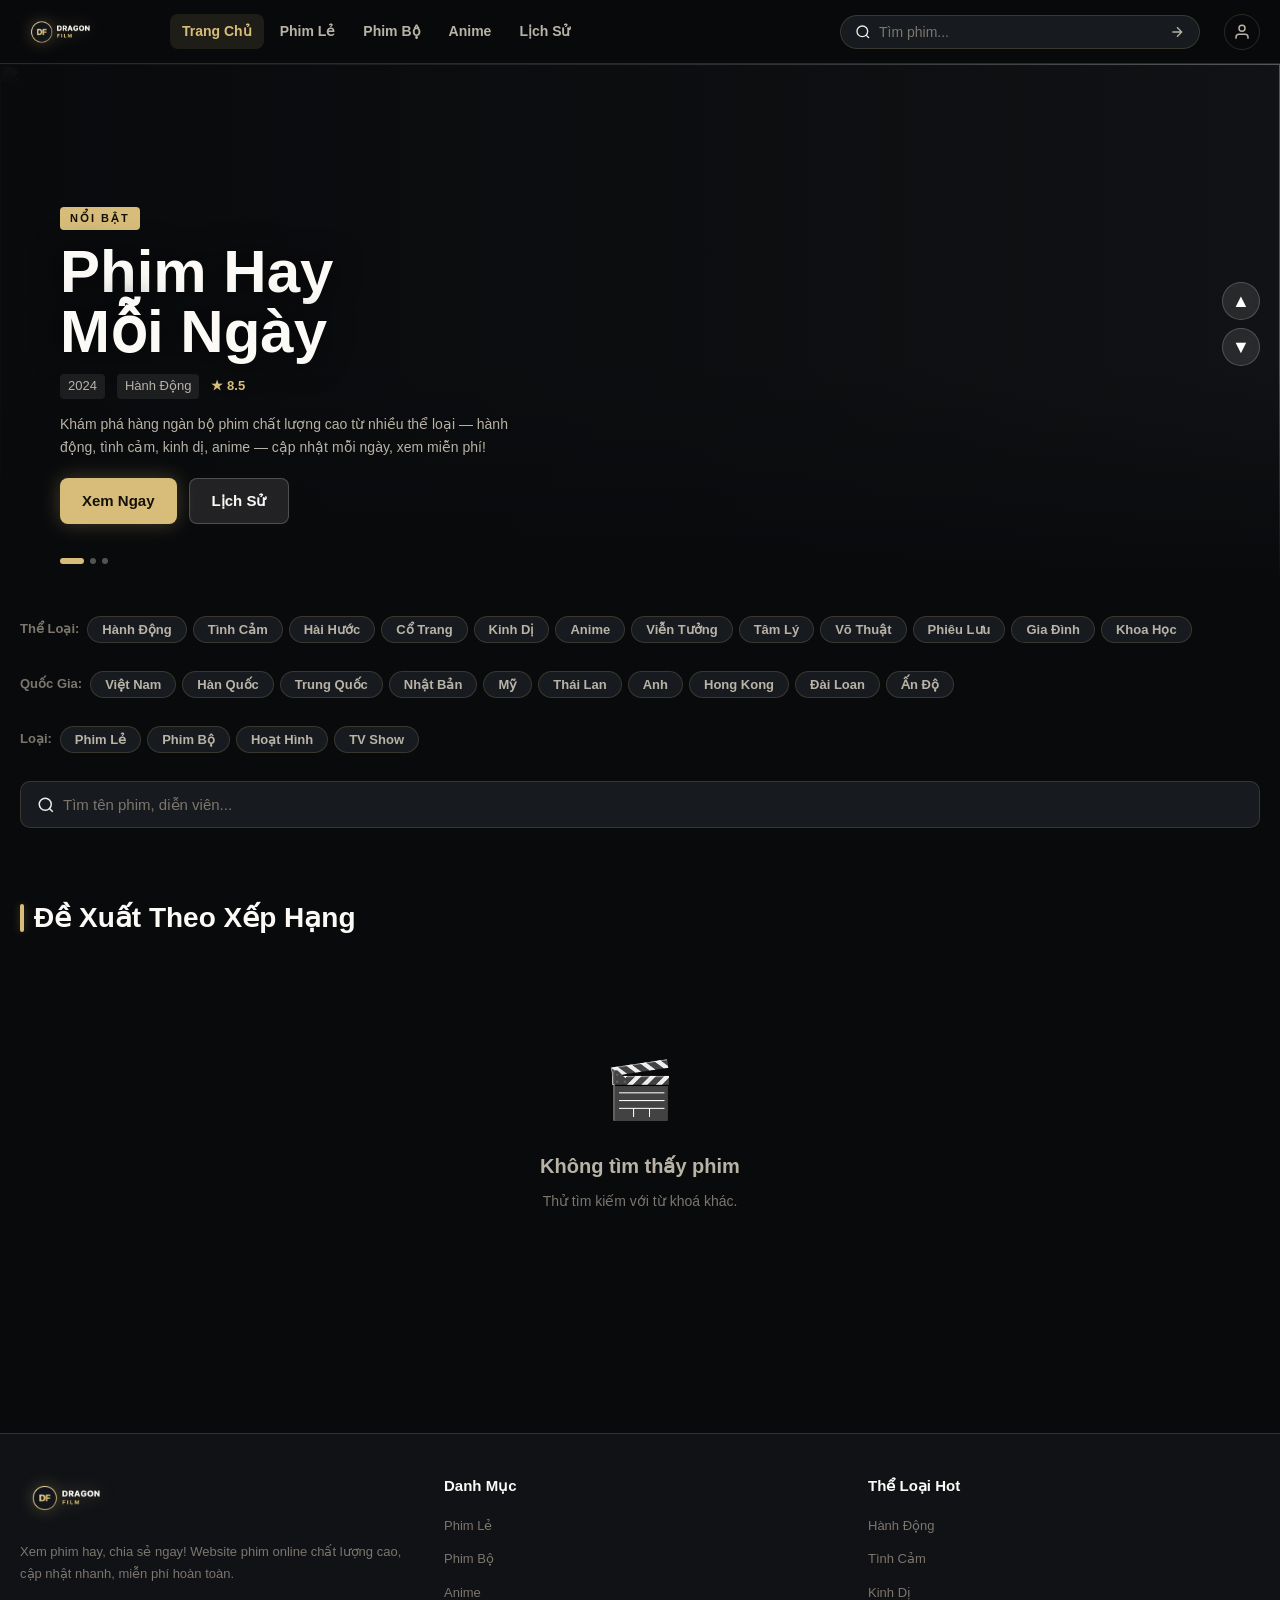
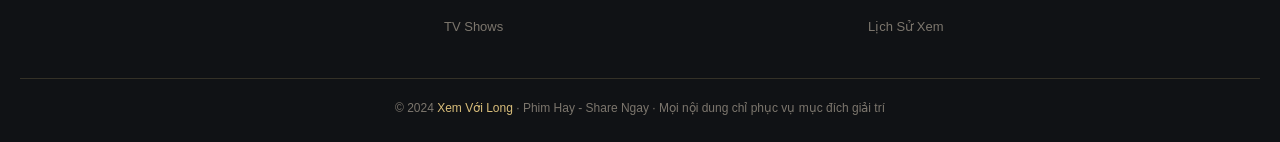
==== commit 02678cca: "Add files via upload" ====
--- a/index.html
+++ b/index.html
@@ -5,8 +5,8 @@
   <meta name="viewport" content="width=device-width, initial-scale=1.0">
   <title>Xem Với Long - Phim Hay Share Ngay</title>
   <meta name="description" content="Xem phim online miễn phí, chất lượng cao - Xem Với Long">
-  <link rel="icon" href="assets/logo.png?v=6" type="image/png">
-  <link rel="stylesheet" href="css/style.css?v=6">
+  <link rel="icon" href="assets/logo.png?v=10" type="image/png">
+  <link rel="stylesheet" href="css/style.css?v=11">
 </head>
 <body>
 
@@ -18,7 +18,7 @@
   </button>
 
   <a href="index.html" class="logo-wrap">
-    <img src="assets/logo.png?v=6" alt="Xem Với Long Logo">
+    <img src="assets/logo.png?v=10" alt="Xem Với Long Logo">
   </a>
 
   <nav>
@@ -162,7 +162,7 @@
     <!-- Movies section -->
     <section class="section">
       <div class="section-header">
-        <h2 class="section-title">Phim Mới Cập Nhật</h2>
+        <h2 class="section-title" id="section-title">Đề Xuất Theo Xếp Hạng</h2>
         <span id="result-info" style="font-size:13px;color:var(--text-muted);font-family:var(--font-title)"></span>
       </div>
       <div class="movie-grid" id="movie-grid"></div>
@@ -176,7 +176,7 @@
   <div class="container">
     <div class="footer-inner">
       <div class="footer-brand">
-        <img src="assets/logo.png?v=6" alt="Logo" class="logo-img">
+        <img src="assets/logo.png?v=10" alt="Logo" class="logo-img">
         <p>Xem phim hay, chia sẻ ngay! Website phim online chất lượng cao, cập nhật nhanh, miễn phí hoàn toàn.</p>
       </div>
       <div>
@@ -248,9 +248,9 @@
 
 <div id="toast-container"></div>
 
-<script src="js/api.js?v=6"></script>
-<script src="js/auth.js?v=6"></script>
-<script src="js/main.js?v=6"></script>
+<script src="js/api.js?v=11"></script>
+<script src="js/auth.js?v=9"></script>
+<script src="js/main.js?v=12"></script>
 <script>
 document.addEventListener('DOMContentLoaded', () => {
   const params = new URLSearchParams(location.search);
--- a/css/style.css
+++ b/css/style.css
@@ -1,26 +1,29 @@
 /* ============================================================
    XEM VỚI LONG - Main Stylesheet
-   Neon Green on Dark - Cinematic UI
+   Quiet luxury palette - graphite, ivory, champagne
    ============================================================ */
 
 :root {
-  --green: #39ff14;
-  --green-dim: #22cc00;
-  --green-dark: #0d4d00;
-  --green-glow: rgba(57, 255, 20, 0.4);
-  --green-glow-sm: rgba(57, 255, 20, 0.15);
-  --bg: #050a05;
-  --bg2: #080f08;
-  --bg3: #0d1a0d;
-  --bg4: #111f11;
-  --card-bg: #0b160b;
-  --surface: #131f13;
-  --border: rgba(57, 255, 20, 0.2);
-  --border-strong: rgba(57, 255, 20, 0.5);
-  --text: #e8f5e8;
-  --text-dim: #8aab8a;
-  --text-muted: #4a6a4a;
-  --white: #ffffff;
+  --green: #d8bd7a;
+  --green-dim: #a98d55;
+  --green-dark: #2b261c;
+  --green-glow: rgba(216, 189, 122, 0.28);
+  --green-glow-sm: rgba(216, 189, 122, 0.11);
+  --accent-sage: #8fa99a;
+  --accent-steel: #8aa0b4;
+  --accent-ink: #14110a;
+  --bg: #090a0c;
+  --bg2: #101215;
+  --bg3: #171a1e;
+  --bg4: #20242a;
+  --card-bg: #121519;
+  --surface: #191d22;
+  --border: rgba(216, 189, 122, 0.18);
+  --border-strong: rgba(216, 189, 122, 0.42);
+  --text: #f0eee8;
+  --text-dim: #b9b3a7;
+  --text-muted: #7c766d;
+  --white: #fbfaf6;
   --radius: 12px;
   --radius-lg: 18px;
   --transition: 0.3s cubic-bezier(0.4, 0, 0.2, 1);
@@ -46,6 +49,14 @@
   max-width: 100%;
 }
 
+.is-hidden {
+  display: none !important;
+}
+
+.filtered-view {
+  padding-top: 24px;
+}
+
 /* ---- Scrollbar ---- */
 ::-webkit-scrollbar { width: 6px; }
 ::-webkit-scrollbar-track { background: var(--bg2); }
@@ -65,7 +76,7 @@
 header {
   position: fixed; top: 0; left: 0; right: 0; z-index: 1000;
   height: var(--header-h);
-  background: rgba(5, 10, 5, 0.92);
+  background: rgba(9, 10, 12, 0.92);
   backdrop-filter: blur(16px);
   border-bottom: 1px solid var(--border);
   display: flex; align-items: center;
@@ -77,7 +88,14 @@
 header > * { min-width: 0; }
 
 .logo-wrap { display: flex; align-items: center; gap: 10px; text-decoration: none; flex-shrink: 0; }
-.logo-wrap img { height: 42px; width: auto; max-width: 132px; filter: drop-shadow(0 0 8px var(--green-glow)); }
+.logo-wrap img {
+  width: 126px;
+  height: auto;
+  max-width: 132px;
+  max-height: 42px;
+  object-fit: contain;
+  filter: drop-shadow(0 0 8px var(--green-glow));
+}
 .logo-text { font-family: var(--font-display); font-size: 22px; color: var(--green); display: none; }
 
 nav { display: flex; align-items: center; gap: 4px; margin-left: 8px; }
@@ -133,7 +151,7 @@
 /* ---- Mobile nav ---- */
 .mobile-nav {
   display: none; position: fixed; top: var(--header-h); left: 0; right: 0;
-  background: rgba(8, 15, 8, 0.97); backdrop-filter: blur(20px);
+  background: rgba(16, 18, 21, 0.97); backdrop-filter: blur(20px);
   border-bottom: 1px solid var(--border); z-index: 999;
   padding: 12px 16px;
   flex-direction: column; gap: 4px;
@@ -173,8 +191,8 @@
 }
 .hero-gradient {
   position: absolute; inset: 0;
-  background: linear-gradient(90deg, rgba(5,10,5,0.95) 0%, rgba(5,10,5,0.5) 50%, transparent 100%),
-              linear-gradient(0deg, rgba(5,10,5,1) 0%, transparent 40%);
+  background: linear-gradient(90deg, rgba(9,10,12,0.95) 0%, rgba(9,10,12,0.58) 52%, transparent 100%),
+              linear-gradient(0deg, rgba(9,10,12,1) 0%, transparent 42%);
 }
 .hero-content {
   position: absolute; bottom: 60px; left: 60px; right: 50%;
@@ -185,7 +203,7 @@
 .hero-badge {
   display: inline-block;
   font-family: var(--font-title); font-size: 11px; font-weight: 700;
-  background: var(--green); color: #000; padding: 3px 10px; border-radius: 4px;
+  background: var(--green); color: var(--accent-ink); padding: 3px 10px; border-radius: 4px;
   letter-spacing: 2px; text-transform: uppercase; margin-bottom: 12px;
 }
 .hero-title {
@@ -210,14 +228,14 @@
 
 .btn-primary {
   display: flex; align-items: center; gap: 8px;
-  background: var(--green); color: #000;
+  background: var(--green); color: var(--accent-ink);
   font-family: var(--font-title); font-weight: 700; font-size: 15px;
   border: none; border-radius: 8px; padding: 10px 22px;
   cursor: pointer; text-decoration: none;
   transition: var(--transition);
   box-shadow: 0 0 20px var(--green-glow);
 }
-.btn-primary:hover { background: #4fff2a; box-shadow: 0 0 32px var(--green-glow); transform: translateY(-2px); }
+.btn-primary:hover { background: #e6ca85; box-shadow: 0 0 32px var(--green-glow); transform: translateY(-2px); }
 
 .btn-secondary {
   display: flex; align-items: center; gap: 8px;
@@ -252,7 +270,7 @@
   display: flex; align-items: center; justify-content: center;
   transition: var(--transition); backdrop-filter: blur(4px);
 }
-.hero-arrow:hover { background: var(--green); border-color: var(--green); color: #000; }
+.hero-arrow:hover { background: var(--green); border-color: var(--green); color: var(--accent-ink); }
 
 /* ============================================================
    SECTION HEADERS
@@ -295,7 +313,7 @@
   cursor: pointer; transition: var(--transition); white-space: nowrap;
 }
 .chip:hover { border-color: var(--green); color: var(--green); }
-.chip.active { background: var(--green); color: #000; border-color: var(--green); box-shadow: 0 0 10px var(--green-glow); }
+.chip.active { background: var(--green); color: var(--accent-ink); border-color: var(--green); box-shadow: 0 0 10px var(--green-glow); }
 
 .server-bar {
   display: flex; align-items: center; gap: 8px; margin-bottom: 20px;
@@ -311,7 +329,7 @@
 }
 .server-btn:hover { border-color: var(--green); color: var(--green); }
 .server-btn.active { background: var(--green-dark); border-color: var(--green); color: var(--green); }
-.server-btn.has-movie { border-color: rgba(57,255,20,0.55); color: var(--green); }
+.server-btn.has-movie { border-color: rgba(216,189,122,0.55); color: var(--green); }
 .server-btn.no-movie,
 .server-btn:disabled {
   opacity: 0.42;
@@ -359,7 +377,7 @@
 
 .movie-overlay {
   position: absolute; inset: 0;
-  background: linear-gradient(0deg, rgba(5,10,5,0.92) 0%, transparent 50%);
+  background: linear-gradient(0deg, rgba(9,10,12,0.9) 0%, transparent 54%);
   display: flex; align-items: center; justify-content: center;
   opacity: 0; transition: var(--transition);
 }
@@ -367,7 +385,7 @@
 
 .play-btn-overlay {
   width: 52px; height: 52px; border-radius: 50%;
-  background: var(--green); color: #000; font-size: 20px;
+  background: var(--green); color: var(--accent-ink); font-size: 20px;
   display: flex; align-items: center; justify-content: center;
   box-shadow: 0 0 24px var(--green-glow);
   transform: scale(0.8); transition: transform 0.3s ease;
@@ -377,11 +395,11 @@
 .movie-badge {
   position: absolute; top: 8px; left: 8px;
   font-family: var(--font-title); font-size: 10px; font-weight: 700;
-  background: var(--green); color: #000; padding: 2px 8px; border-radius: 4px;
+  background: var(--green); color: var(--accent-ink); padding: 2px 8px; border-radius: 4px;
   letter-spacing: 0.5px; text-transform: uppercase;
 }
-.movie-badge.ep { background: #ff6b2b; color: #fff; }
-.movie-badge.movie { background: #2b8aff; color: #fff; }
+.movie-badge.ep { background: var(--accent-sage); color: #07100c; }
+.movie-badge.movie { background: var(--accent-steel); color: #071018; }
 
 .movie-quality {
   position: absolute; top: 8px; right: 8px;
@@ -399,6 +417,31 @@
   margin-bottom: 4px;
 }
 .movie-card:hover .movie-title { color: var(--green); }
+.movie-rank-row {
+  display: flex;
+  align-items: center;
+  flex-wrap: wrap;
+  gap: 5px;
+  margin-bottom: 5px;
+}
+.rank-chip,
+.rating-chip {
+  border-radius: 4px;
+  font-family: var(--font-title);
+  font-size: 10px;
+  font-weight: 800;
+  line-height: 1;
+  padding: 4px 6px;
+}
+.rank-chip {
+  background: var(--green);
+  color: var(--accent-ink);
+}
+.rating-chip {
+  background: rgba(216,189,122,0.1);
+  border: 1px solid rgba(216,189,122,0.28);
+  color: var(--green);
+}
 .movie-sub {
   font-size: 11px; color: var(--text-muted);
   display: flex; gap: 6px; flex-wrap: wrap; align-items: center;
@@ -414,7 +457,7 @@
   border: 1px solid var(--border);
   border-radius: 4px;
   color: var(--green);
-  background: rgba(57,255,20,0.07);
+  background: rgba(216,189,122,0.08);
   font-size: 10px;
   font-weight: 700;
   line-height: 1;
@@ -463,7 +506,7 @@
   transition: var(--transition);
 }
 .page-btn:hover { border-color: var(--green); color: var(--green); }
-.page-btn.active { background: var(--green); border-color: var(--green); color: #000; }
+.page-btn.active { background: var(--green); border-color: var(--green); color: var(--accent-ink); }
 .page-btn:disabled { opacity: 0.4; cursor: not-allowed; }
 
 /* ============================================================
@@ -513,13 +556,13 @@
 .form-input:focus { border-color: var(--green); box-shadow: 0 0 0 3px var(--green-glow-sm); }
 
 .form-submit {
-  width: 100%; background: var(--green); color: #000;
+  width: 100%; background: var(--green); color: var(--accent-ink);
   font-family: var(--font-title); font-weight: 700; font-size: 16px;
   border: none; border-radius: 8px; padding: 12px;
   cursor: pointer; transition: var(--transition);
   box-shadow: 0 0 20px var(--green-glow);
 }
-.form-submit:hover { background: #4fff2a; box-shadow: 0 0 32px var(--green-glow); }
+.form-submit:hover { background: #e6ca85; box-shadow: 0 0 32px var(--green-glow); }
 
 .form-error { color: #ff4444; font-size: 13px; margin-top: 4px; display: none; }
 .form-error.show { display: block; }
@@ -571,7 +614,7 @@
 }
 @keyframes toastIn { from { transform: translateX(40px); opacity: 0; } to { transform: translateX(0); opacity: 1; } }
 .toast.error { border-left-color: #ff4444; }
-.toast.info { border-left-color: #2b8aff; }
+.toast.info { border-left-color: var(--accent-steel); }
 
 /* ============================================================
    HISTORY PAGE
@@ -667,7 +710,14 @@
   display: grid; grid-template-columns: 1fr 1fr 1fr; gap: 32px;
   margin-bottom: 32px;
 }
-.footer-brand .logo-img { height: 48px; margin-bottom: 12px; filter: drop-shadow(0 0 8px var(--green-glow)); }
+.footer-brand .logo-img {
+  width: 144px;
+  height: auto;
+  max-height: 48px;
+  margin-bottom: 12px;
+  object-fit: contain;
+  filter: drop-shadow(0 0 8px var(--green-glow));
+}
 .footer-brand p { font-size: 13px; color: var(--text-muted); line-height: 1.7; }
 .footer-col-title { font-family: var(--font-title); font-weight: 700; font-size: 15px; color: var(--white); margin-bottom: 14px; }
 .footer-links { list-style: none; }
@@ -697,7 +747,7 @@
   .header-search input { font-size: 13px; }
   .header-actions { margin-left: 0; }
   .btn-icon, .user-avatar { width: 34px; height: 34px; }
-  .logo-wrap img { height: 34px; max-width: 92px; }
+  .logo-wrap img { width: 100px; max-width: 104px; max-height: 34px; }
   .logo-text { display: none; }
 
   .hero { height: 380px; }
@@ -734,6 +784,7 @@
   .server-btn { padding: 5px 9px; font-size: 11px; }
   .movie-info { padding: 8px 7px 9px; }
   .movie-title { font-size: 12px; line-height: 1.25; }
+  .rank-chip, .rating-chip { font-size: 9px; padding: 3px 5px; }
   .movie-sub { font-size: 10px; gap: 4px; }
   .movie-badge, .movie-quality { font-size: 9px; padding: 2px 5px; }
   .source-chip { font-size: 9px; padding: 3px 4px; }
@@ -744,7 +795,7 @@
 
 @media (max-width: 360px) {
   header { padding: 0 8px; gap: 6px; }
-  .logo-wrap img { height: 30px; max-width: 72px; }
+  .logo-wrap img { width: 84px; max-width: 84px; max-height: 30px; }
   .btn-icon, .user-avatar { width: 30px; height: 30px; }
   .header-search { padding: 0 8px; }
   .movie-grid, .loading-grid { grid-template-columns: repeat(2, 1fr); }
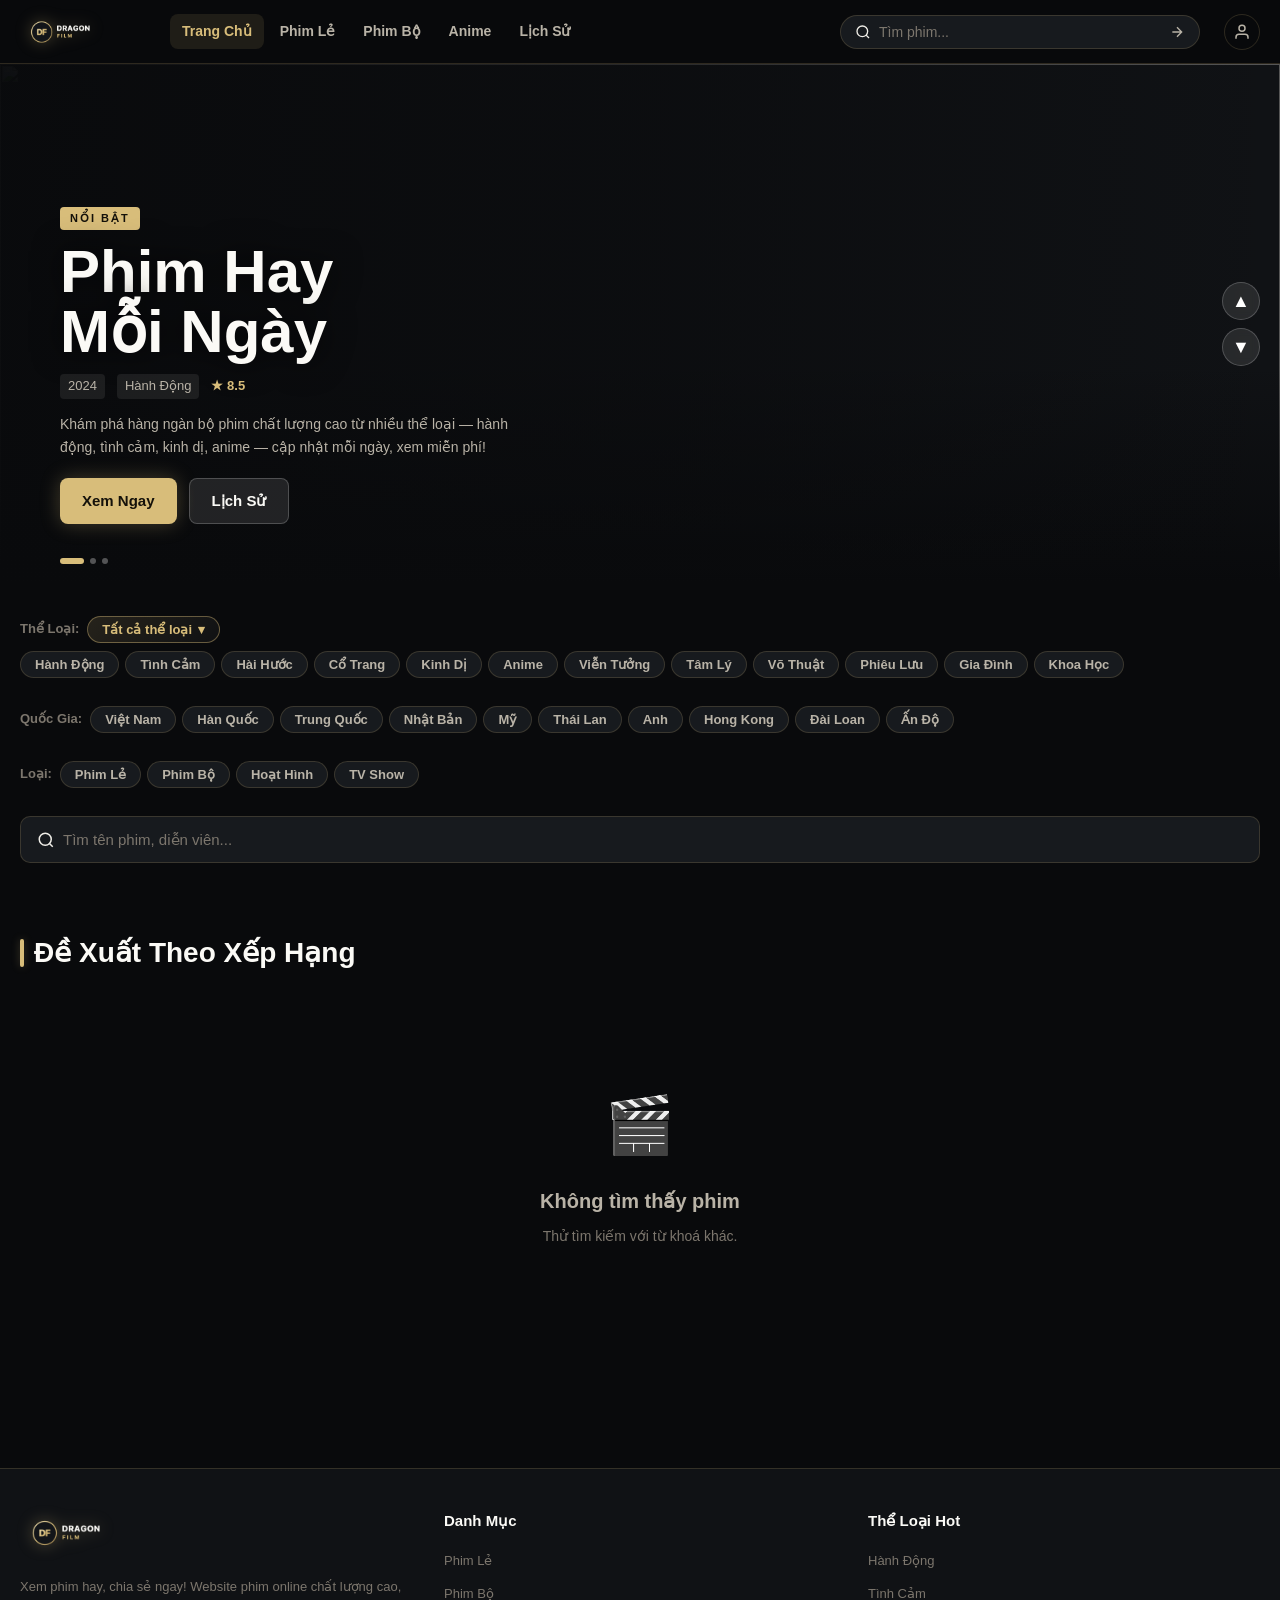
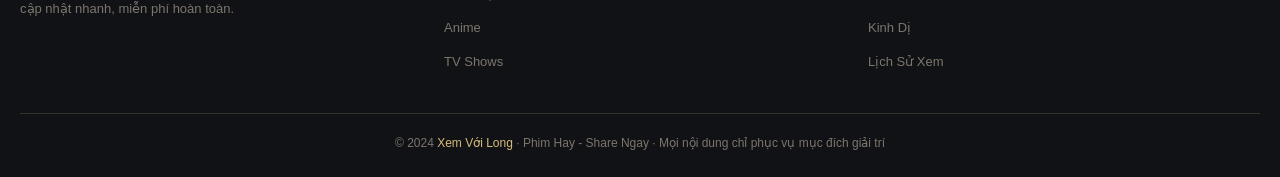
==== commit 9d42a8cf: "Add files via upload" ====
--- a/index.html
+++ b/index.html
@@ -6,7 +6,7 @@
   <title>Xem Với Long - Phim Hay Share Ngay</title>
   <meta name="description" content="Xem phim online miễn phí, chất lượng cao - Xem Với Long">
   <link rel="icon" href="assets/logo.png?v=10" type="image/png">
-  <link rel="stylesheet" href="css/style.css?v=11">
+  <link rel="stylesheet" href="css/style.css?v=12">
 </head>
 <body>
 
@@ -134,9 +134,25 @@
   <div class="container" id="movies">
 
     <!-- Filter by genre -->
-    <div class="filter-bar" style="margin-top:32px">
+    <div class="filter-bar genre-filter-bar" style="margin-top:32px">
       <span class="filter-label">Thể Loại:</span>
+      <button class="chip chip-more" id="btn-all-genres" type="button" aria-expanded="false" aria-controls="all-genres-panel">
+        Tất cả thể loại
+        <span class="chip-caret">▾</span>
+      </button>
       <div class="filter-chips" id="genre-chips"></div>
+    </div>
+
+    <div class="all-genres-panel" id="all-genres-panel" hidden>
+      <div class="all-genres-head">
+        <div>
+          <div class="all-genres-title">Tất cả thể loại API</div>
+          <div class="all-genres-status" id="all-genres-status">Bấm để chọn thể loại muốn lọc</div>
+          <div class="all-genres-current" id="all-genres-current"></div>
+        </div>
+        <button class="all-genres-close" id="btn-close-genres" type="button">Đóng</button>
+      </div>
+      <div class="all-genres-grid" id="all-genre-chips"></div>
     </div>
 
     <!-- Filter by country -->
@@ -248,9 +264,9 @@
 
 <div id="toast-container"></div>
 
-<script src="js/api.js?v=11"></script>
+<script src="js/api.js?v=12"></script>
 <script src="js/auth.js?v=9"></script>
-<script src="js/main.js?v=12"></script>
+<script src="js/main.js?v=13"></script>
 <script>
 document.addEventListener('DOMContentLoaded', () => {
   const params = new URLSearchParams(location.search);
--- a/css/style.css
+++ b/css/style.css
@@ -314,6 +314,54 @@
 }
 .chip:hover { border-color: var(--green); color: var(--green); }
 .chip.active { background: var(--green); color: var(--accent-ink); border-color: var(--green); box-shadow: 0 0 10px var(--green-glow); }
+.chip-more {
+  display: inline-flex; align-items: center; gap: 6px;
+  border-color: var(--border-strong);
+  color: var(--green);
+  background: linear-gradient(135deg, rgba(216,189,122,0.14), rgba(255,255,255,0.03));
+}
+.chip-more.active .chip-caret { transform: rotate(180deg); }
+.chip-caret { display: inline-block; transition: var(--transition); }
+.all-genres-panel {
+  margin: -14px 0 28px;
+  padding: 16px;
+  border: 1px solid var(--border);
+  border-radius: var(--radius-lg);
+  background: linear-gradient(180deg, rgba(25,29,34,0.98), rgba(16,18,21,0.98));
+  box-shadow: 0 18px 45px rgba(0,0,0,0.32), 0 0 24px var(--green-glow-sm);
+}
+.all-genres-panel[hidden] { display: none !important; }
+.all-genres-head {
+  display: flex; align-items: flex-start; justify-content: space-between;
+  gap: 12px; margin-bottom: 14px;
+}
+.all-genres-title {
+  font-family: var(--font-title); font-size: 16px; font-weight: 800;
+  color: var(--white); letter-spacing: 0.2px;
+}
+.all-genres-status,
+.all-genres-current {
+  font-size: 12px; color: var(--text-muted); margin-top: 2px;
+}
+.all-genres-current { color: var(--green); }
+.all-genres-close {
+  background: var(--bg3); color: var(--text-dim); border: 1px solid var(--border);
+  border-radius: 999px; padding: 6px 12px; cursor: pointer;
+  font-family: var(--font-title); font-weight: 700; transition: var(--transition);
+}
+.all-genres-close:hover { border-color: var(--green); color: var(--green); }
+.all-genres-grid {
+  display: grid;
+  grid-template-columns: repeat(auto-fill, minmax(128px, 1fr));
+  gap: 8px;
+}
+.all-genres-grid .chip {
+  width: 100%;
+  justify-content: center;
+  text-align: center;
+  padding: 8px 10px;
+  border-radius: 12px;
+}
 
 .server-bar {
   display: flex; align-items: center; gap: 8px; margin-bottom: 20px;
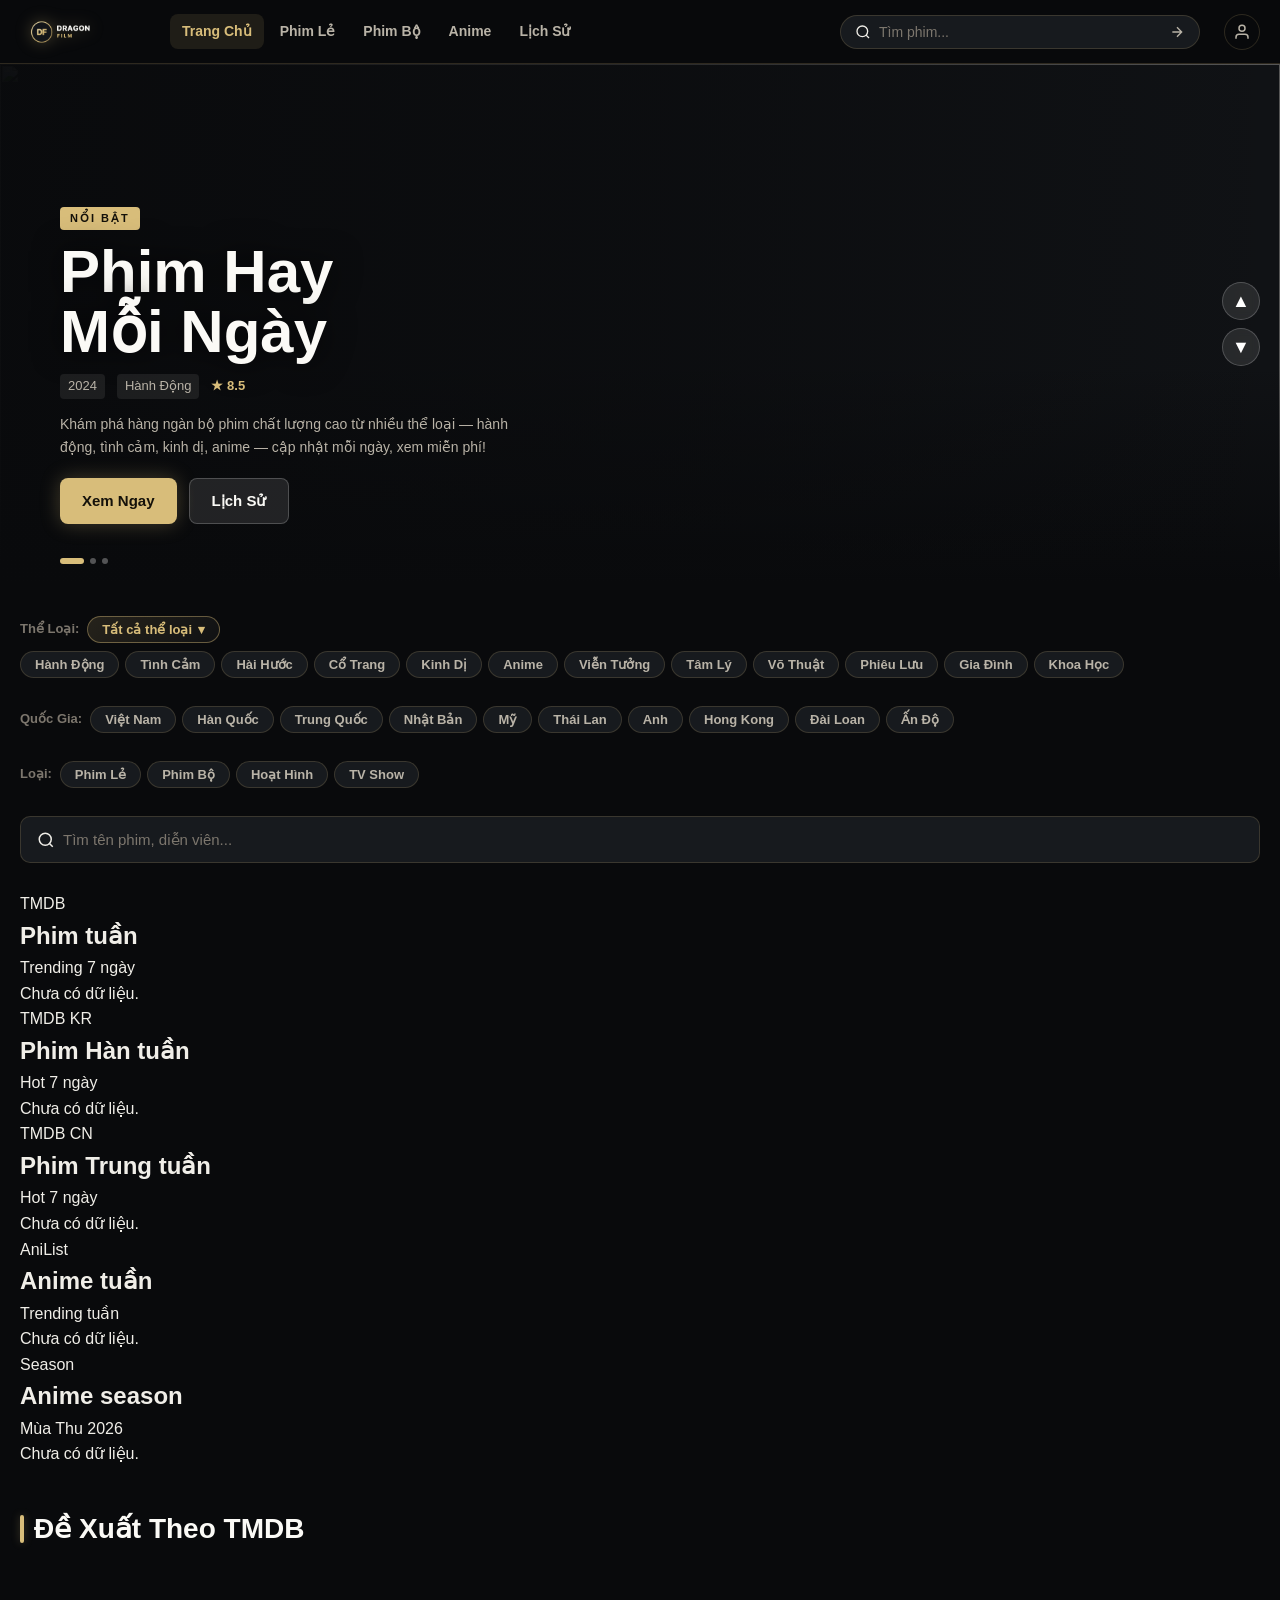
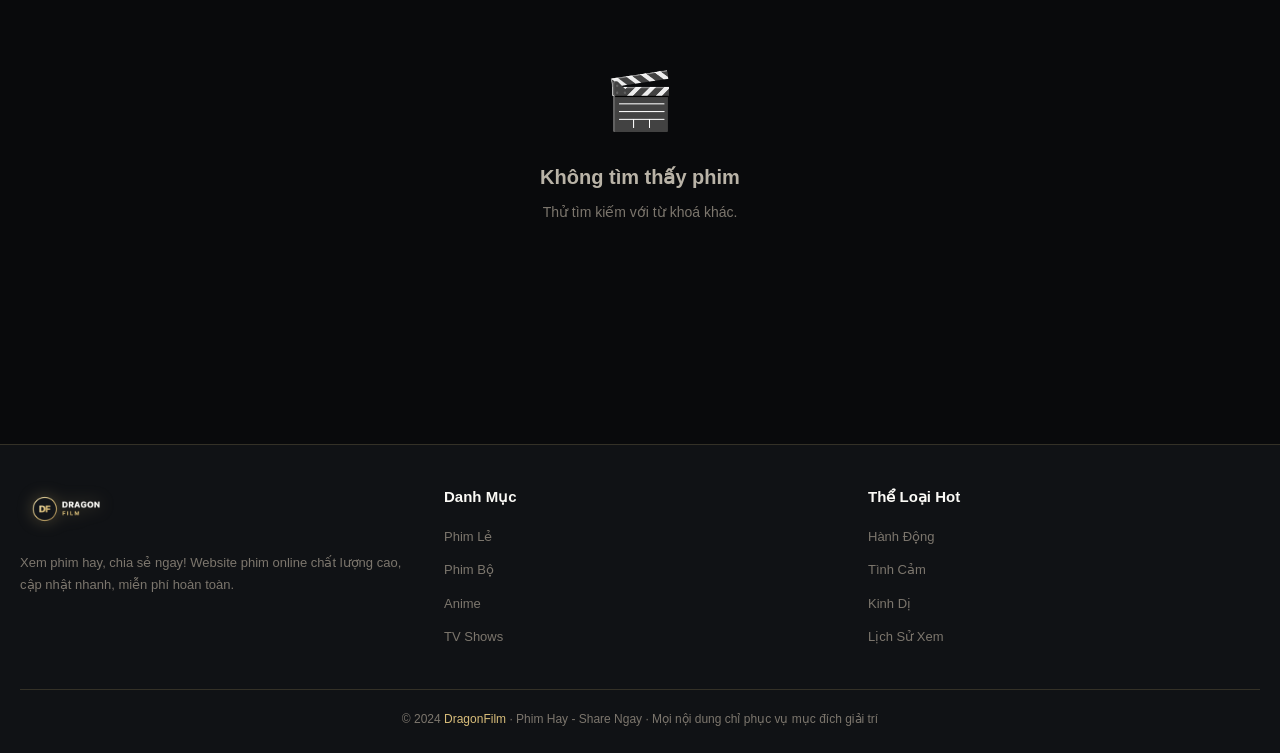
==== commit c9254089: "Add files via upload" ====
--- a/index.html
+++ b/index.html
@@ -3,10 +3,10 @@
 <head>
   <meta charset="UTF-8">
   <meta name="viewport" content="width=device-width, initial-scale=1.0">
-  <title>Xem Với Long - Phim Hay Share Ngay</title>
-  <meta name="description" content="Xem phim online miễn phí, chất lượng cao - Xem Với Long">
+  <title>DragonFilm - Phim Hay Share Ngay</title>
+  <meta name="description" content="Xem phim online miễn phí, chất lượng cao - DragonFilm">
   <link rel="icon" href="assets/logo.png?v=10" type="image/png">
-  <link rel="stylesheet" href="css/style.css?v=12">
+  <link rel="stylesheet" href="css/style.css?v=20">
 </head>
 <body>
 
@@ -18,7 +18,7 @@
   </button>
 
   <a href="index.html" class="logo-wrap">
-    <img src="assets/logo.png?v=10" alt="Xem Với Long Logo">
+    <img src="assets/logo.png?v=10" alt="DragonFilm Logo">
   </a>
 
   <nav>
@@ -175,8 +175,77 @@
       </div>
     </div>
 
+    <!-- Weekly rankings -->
+    <section class="weekly-rankings" id="weekly-rankings" aria-label="Bảng xếp hạng tuần">
+      <div class="weekly-rank-panel">
+        <div class="weekly-rank-head">
+          <span class="weekly-rank-source">TMDB</span>
+          <div>
+            <h2>Phim tuần</h2>
+            <p>Trending 7 ngày</p>
+          </div>
+        </div>
+        <div class="weekly-rank-list" id="tmdb-weekly-rank">
+          <div class="weekly-rank-loading">Đang tải...</div>
+        </div>
+        <button class="weekly-rank-more" type="button" data-rank-key="tmdbWeekly" hidden>Xem thêm</button>
+      </div>
+      <div class="weekly-rank-panel">
+        <div class="weekly-rank-head">
+          <span class="weekly-rank-source korea">TMDB KR</span>
+          <div>
+            <h2>Phim Hàn tuần</h2>
+            <p>Hot 7 ngày</p>
+          </div>
+        </div>
+        <div class="weekly-rank-list" id="tmdb-korea-weekly-rank">
+          <div class="weekly-rank-loading">Đang tải...</div>
+        </div>
+        <button class="weekly-rank-more" type="button" data-rank-key="tmdbKoreaWeekly" hidden>Xem thêm</button>
+      </div>
+      <div class="weekly-rank-panel">
+        <div class="weekly-rank-head">
+          <span class="weekly-rank-source china">TMDB CN</span>
+          <div>
+            <h2>Phim Trung tuần</h2>
+            <p>Hot 7 ngày</p>
+          </div>
+        </div>
+        <div class="weekly-rank-list" id="tmdb-china-weekly-rank">
+          <div class="weekly-rank-loading">Đang tải...</div>
+        </div>
+        <button class="weekly-rank-more" type="button" data-rank-key="tmdbChinaWeekly" hidden>Xem thêm</button>
+      </div>
+      <div class="weekly-rank-panel">
+        <div class="weekly-rank-head">
+          <span class="weekly-rank-source anilist">AniList</span>
+          <div>
+            <h2>Anime tuần</h2>
+            <p>Trending tuần</p>
+          </div>
+        </div>
+        <div class="weekly-rank-list" id="anilist-weekly-rank">
+          <div class="weekly-rank-loading">Đang tải...</div>
+        </div>
+        <button class="weekly-rank-more" type="button" data-rank-key="animeWeekly" hidden>Xem thêm</button>
+      </div>
+      <div class="weekly-rank-panel">
+        <div class="weekly-rank-head">
+          <span class="weekly-rank-source season">Season</span>
+          <div>
+            <h2>Anime season</h2>
+            <p id="anilist-season-label">Trending mùa hiện tại</p>
+          </div>
+        </div>
+        <div class="weekly-rank-list" id="anilist-season-rank">
+          <div class="weekly-rank-loading">Đang tải...</div>
+        </div>
+        <button class="weekly-rank-more" type="button" data-rank-key="animeSeason" hidden>Xem thêm</button>
+      </div>
+    </section>
+
     <!-- Movies section -->
-    <section class="section">
+    <section class="section" id="movies-main">
       <div class="section-header">
         <h2 class="section-title" id="section-title">Đề Xuất Theo Xếp Hạng</h2>
         <span id="result-info" style="font-size:13px;color:var(--text-muted);font-family:var(--font-title)"></span>
@@ -215,7 +284,7 @@
       </div>
     </div>
     <div class="footer-bottom">
-      © 2024 <span>Xem Với Long</span> · Phim Hay - Share Ngay · Mọi nội dung chỉ phục vụ mục đích giải trí
+      © 2024 <span>DragonFilm</span> · Phim Hay - Share Ngay · Mọi nội dung chỉ phục vụ mục đích giải trí
     </div>
   </div>
 </footer>
@@ -264,9 +333,9 @@
 
 <div id="toast-container"></div>
 
-<script src="js/api.js?v=12"></script>
-<script src="js/auth.js?v=9"></script>
-<script src="js/main.js?v=13"></script>
+<script src="js/api.js?v=20"></script>
+<script src="js/auth.js?v=11"></script>
+<script src="js/main.js?v=20"></script>
 <script>
 document.addEventListener('DOMContentLoaded', () => {
   const params = new URLSearchParams(location.search);
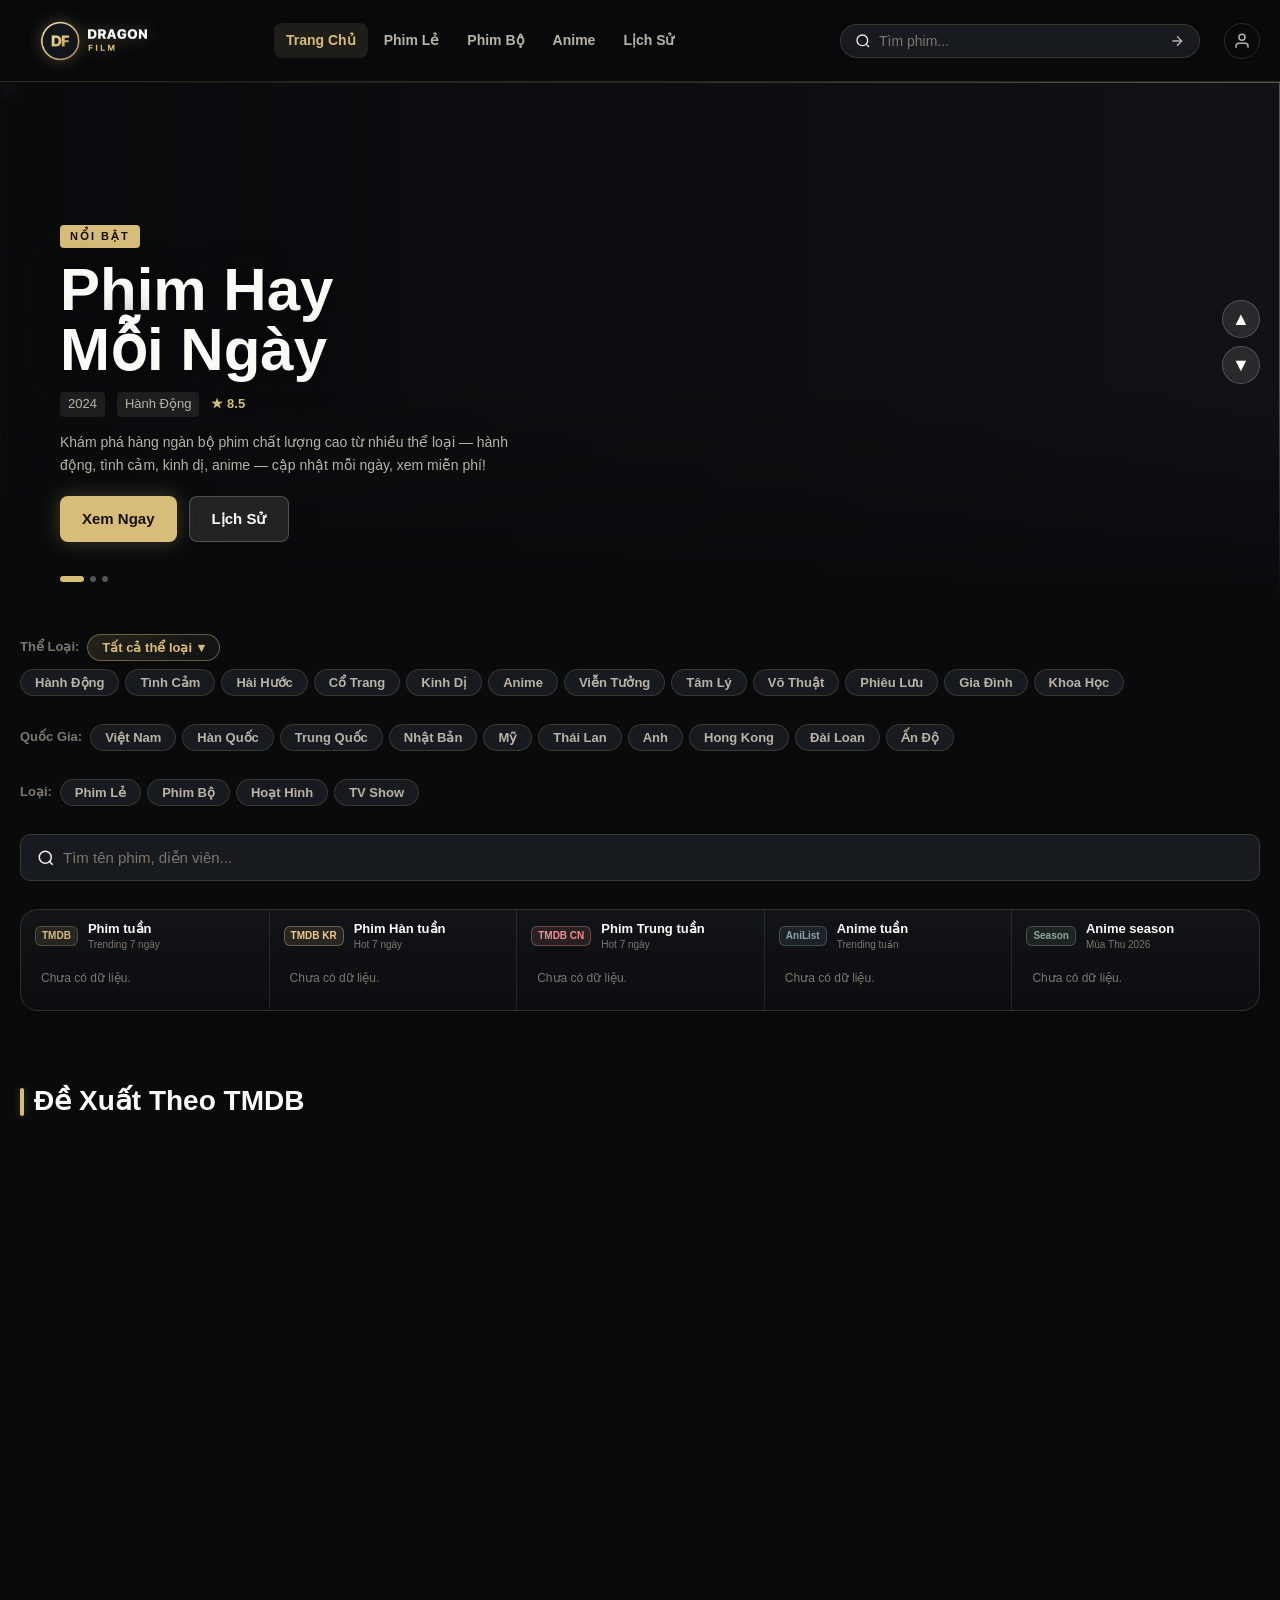
==== commit d9e54bf1: "Add files via upload" ====
--- a/index.html
+++ b/index.html
@@ -6,7 +6,7 @@
   <title>DragonFilm - Phim Hay Share Ngay</title>
   <meta name="description" content="Xem phim online miễn phí, chất lượng cao - DragonFilm">
   <link rel="icon" href="assets/logo.png?v=10" type="image/png">
-  <link rel="stylesheet" href="css/style.css?v=20">
+  <link rel="stylesheet" href="css/style.css?v=21">
 </head>
 <body>
 
@@ -35,6 +35,7 @@
     <button aria-label="Tìm kiếm">
       <svg width="16" height="16" viewBox="0 0 24 24" fill="none" stroke="currentColor" stroke-width="2"><path d="M5 12h14M12 5l7 7-7 7"/></svg>
     </button>
+    <div class="search-popup" data-search-popup="search-header" hidden></div>
   </div>
 
   <div class="header-actions">
@@ -172,6 +173,7 @@
       <div class="header-search" style="max-width:100%;border-radius:10px;padding:4px 16px">
         <svg width="18" height="18" viewBox="0 0 24 24" fill="none" stroke="currentColor" stroke-width="2"><circle cx="11" cy="11" r="8"/><path d="m21 21-4.35-4.35"/></svg>
         <input type="text" placeholder="Tìm tên phim, diễn viên..." id="search-input" autocomplete="off" style="padding:10px 0;font-size:15px">
+        <div class="search-popup search-popup-wide" data-search-popup="search-input" hidden></div>
       </div>
     </div>
 
@@ -333,9 +335,9 @@
 
 <div id="toast-container"></div>
 
-<script src="js/api.js?v=20"></script>
+<script src="js/api.js?v=21"></script>
 <script src="js/auth.js?v=11"></script>
-<script src="js/main.js?v=20"></script>
+<script src="js/main.js?v=23"></script>
 <script>
 document.addEventListener('DOMContentLoaded', () => {
   const params = new URLSearchParams(location.search);
@@ -348,7 +350,11 @@
   if (q) {
     setTimeout(() => {
       const inp = document.getElementById('search-input');
-      if (inp) { inp.value = q; inp.dispatchEvent(new Event('input')); }
+      if (inp) {
+        inp.value = q;
+        inp.dispatchEvent(new Event('input'));
+        inp.dispatchEvent(new KeyboardEvent('keydown', { key: 'Enter' }));
+      }
     }, 200);
   }
 });
--- a/css/style.css
+++ b/css/style.css
@@ -1,5 +1,5 @@
 /* ============================================================
-   XEM VỚI LONG - Main Stylesheet
+   DRAGONFILM - Main Stylesheet
    Quiet luxury palette - graphite, ivory, champagne
    ============================================================ */
 
@@ -31,7 +31,7 @@
   --font-display: var(--font-ios);
   --font-title: var(--font-ios);
   --font-body: var(--font-ios);
-  --header-h: 64px;
+  --header-h: 82px;
 }
 
 *, *::before, *::after { box-sizing: border-box; margin: 0; padding: 0; }
@@ -66,8 +66,8 @@
 /* ---- Page transition ---- */
 .page-enter { animation: fadeInUp 0.5s var(--transition) both; }
 @keyframes fadeInUp {
-  from { opacity: 0; transform: translateY(24px); }
-  to   { opacity: 1; transform: translateY(0); }
+  from { opacity: 0; }
+  to   { opacity: 1; }
 }
 
 /* ============================================================
@@ -89,10 +89,10 @@
 
 .logo-wrap { display: flex; align-items: center; gap: 10px; text-decoration: none; flex-shrink: 0; }
 .logo-wrap img {
-  width: 126px;
+  width: 230px;
   height: auto;
-  max-width: 132px;
-  max-height: 42px;
+  max-width: 240px;
+  max-height: 76px;
   object-fit: contain;
   filter: drop-shadow(0 0 8px var(--green-glow));
 }
@@ -114,6 +114,7 @@
   background: var(--bg3); border: 1px solid var(--border);
   border-radius: 24px; padding: 0 14px; gap: 8px;
   transition: var(--transition);
+  position: relative;
 }
 .header-search:focus-within { border-color: var(--green); box-shadow: 0 0 0 3px var(--green-glow-sm); }
 .header-search input {
@@ -124,6 +125,108 @@
 .header-search input::placeholder { color: var(--text-muted); }
 .header-search button { background: none; border: none; cursor: pointer; color: var(--text-dim); display: flex; align-items: center; }
 .header-search button:hover { color: var(--green); }
+
+.search-popup {
+  position: absolute;
+  z-index: 120;
+  top: calc(100% + 10px);
+  left: 0;
+  right: 0;
+  max-height: min(460px, 70vh);
+  overflow: auto;
+  padding: 8px;
+  background: rgba(20, 20, 20, 0.98);
+  border: 1px solid var(--border);
+  border-radius: 12px;
+  box-shadow: 0 18px 50px rgba(0,0,0,0.45);
+}
+.search-popup[hidden] { display: none; }
+.search-popup-wide { border-radius: 10px; }
+.search-popup-state {
+  padding: 14px 12px;
+  color: var(--text-muted);
+  font-size: 13px;
+}
+.search-popup-list {
+  display: grid;
+  gap: 4px;
+}
+.search-popup-item {
+  display: grid;
+  grid-template-columns: 46px 1fr auto;
+  align-items: center;
+  gap: 10px;
+  min-height: 62px;
+  padding: 8px;
+  border-radius: 8px;
+  color: var(--text);
+  text-decoration: none;
+  transition: var(--transition);
+}
+.search-popup-item:hover,
+.search-popup-item:focus-visible {
+  background: var(--green-glow-sm);
+  outline: none;
+}
+.search-popup-poster {
+  width: 46px;
+  height: 62px;
+  border-radius: 6px;
+  object-fit: cover;
+  background: var(--bg2);
+}
+.search-popup-placeholder {
+  display: flex;
+  align-items: center;
+  justify-content: center;
+  color: var(--text-muted);
+  font-size: 18px;
+}
+.search-popup-main {
+  min-width: 0;
+}
+.search-popup-title {
+  display: block;
+  font-family: var(--font-title);
+  font-weight: 700;
+  font-size: 14px;
+  color: var(--white);
+  white-space: nowrap;
+  overflow: hidden;
+  text-overflow: ellipsis;
+}
+.search-popup-meta {
+  display: block;
+  margin-top: 4px;
+  font-size: 12px;
+  color: var(--text-muted);
+  white-space: nowrap;
+  overflow: hidden;
+  text-overflow: ellipsis;
+}
+.search-popup-source {
+  align-self: start;
+  margin-top: 4px;
+  padding: 3px 7px;
+  border: 1px solid var(--border);
+  border-radius: 999px;
+  color: var(--text-dim);
+  font-size: 11px;
+  font-weight: 700;
+}
+.search-popup-more {
+  width: 100%;
+  margin-top: 6px;
+  padding: 10px 12px;
+  border: 1px solid var(--border);
+  border-radius: 8px;
+  background: var(--bg3);
+  color: var(--green);
+  font-family: var(--font-title);
+  font-weight: 700;
+  cursor: pointer;
+}
+.search-popup-more:hover { border-color: var(--green); background: var(--green-glow-sm); }
 
 .header-actions { display: flex; align-items: center; gap: 8px; margin-left: 8px; flex-shrink: 0; }
 .btn-icon {
@@ -385,6 +488,214 @@
 }
 
 /* ============================================================
+   WEEKLY RANKINGS
+   ============================================================ */
+.weekly-rankings {
+  display: grid;
+  grid-template-columns: repeat(auto-fit, minmax(220px, 1fr));
+  margin: 8px 0 28px;
+  border: 1px solid var(--border);
+  border-radius: var(--radius-lg);
+  background: linear-gradient(180deg, rgba(18,21,25,0.94), rgba(12,14,17,0.94));
+  overflow: hidden;
+}
+
+.weekly-rank-panel {
+  min-width: 0;
+  padding: 12px 14px 10px;
+}
+
+.weekly-rank-panel + .weekly-rank-panel {
+  border-left: 1px solid rgba(216,189,122,0.12);
+}
+
+.weekly-rank-head {
+  display: flex;
+  align-items: center;
+  gap: 10px;
+  margin-bottom: 6px;
+}
+
+.weekly-rank-source {
+  flex: 0 0 auto;
+  border: 1px solid rgba(216,189,122,0.26);
+  border-radius: 6px;
+  background: rgba(216,189,122,0.11);
+  color: var(--green);
+  font-family: var(--font-title);
+  font-size: 10px;
+  font-weight: 900;
+  line-height: 1;
+  padding: 4px 6px;
+}
+
+.weekly-rank-source.anilist {
+  color: var(--accent-steel);
+  border-color: rgba(138,160,180,0.34);
+  background: rgba(138,160,180,0.11);
+}
+
+.weekly-rank-source.season {
+  color: var(--accent-sage);
+  border-color: rgba(143,169,154,0.34);
+  background: rgba(143,169,154,0.11);
+}
+
+.weekly-rank-source.korea {
+  color: #f0c98c;
+  border-color: rgba(240,201,140,0.34);
+  background: rgba(240,201,140,0.11);
+}
+
+.weekly-rank-source.china {
+  color: #f28f8f;
+  border-color: rgba(242,143,143,0.34);
+  background: rgba(242,143,143,0.11);
+}
+
+.weekly-rank-head h2 {
+  color: var(--white);
+  font-family: var(--font-title);
+  font-size: 13px;
+  font-weight: 900;
+  line-height: 1.15;
+}
+
+.weekly-rank-head p {
+  color: var(--text-muted);
+  font-size: 10px;
+  line-height: 1.2;
+  margin-top: 2px;
+}
+
+.weekly-rank-list {
+  display: grid;
+  gap: 4px;
+}
+
+.weekly-rank-row {
+  display: grid;
+  grid-template-columns: 24px 28px minmax(0, 1fr) auto;
+  align-items: center;
+  gap: 8px;
+  min-height: 38px;
+  padding: 3px 5px;
+  border-radius: 8px;
+  color: var(--text-dim);
+  text-decoration: none;
+  background: none;
+  border: none;
+  cursor: pointer;
+  font-family: var(--font-body);
+  text-align: left;
+  transition: var(--transition);
+  width: 100%;
+}
+
+.weekly-rank-row:hover {
+  background: rgba(216,189,122,0.07);
+  color: var(--white);
+}
+
+.weekly-rank-row:disabled {
+  cursor: wait;
+  opacity: 0.78;
+}
+
+.weekly-rank-no {
+  color: var(--text-muted);
+  font-family: var(--font-title);
+  font-size: 12px;
+  font-weight: 900;
+  text-align: right;
+}
+
+.weekly-rank-poster {
+  width: 24px;
+  height: 32px;
+  border-radius: 5px;
+  overflow: hidden;
+  background: var(--bg3);
+  border: 1px solid rgba(255,255,255,0.06);
+}
+
+.weekly-rank-poster img {
+  width: 100%;
+  height: 100%;
+  object-fit: cover;
+  display: block;
+}
+
+.weekly-rank-poster-placeholder {
+  display: block;
+  width: 100%;
+  height: 100%;
+  background: linear-gradient(135deg, var(--bg3), var(--bg4));
+}
+
+.weekly-rank-copy {
+  min-width: 0;
+  display: grid;
+  gap: 1px;
+}
+
+.weekly-rank-copy strong {
+  color: currentColor;
+  font-family: var(--font-title);
+  font-size: 12px;
+  font-weight: 750;
+  overflow: hidden;
+  text-overflow: ellipsis;
+  white-space: nowrap;
+}
+
+.weekly-rank-copy em {
+  color: var(--text-muted);
+  font-size: 9px;
+  font-style: normal;
+}
+
+.weekly-rank-score {
+  border-radius: 999px;
+  background: rgba(216,189,122,0.1);
+  border: 1px solid rgba(216,189,122,0.22);
+  color: var(--green);
+  font-family: var(--font-title);
+  font-size: 9px;
+  font-weight: 900;
+  line-height: 1;
+  padding: 4px 6px;
+}
+
+.weekly-rank-empty,
+.weekly-rank-loading {
+  color: var(--text-muted);
+  font-size: 12px;
+  padding: 12px 6px;
+}
+
+.weekly-rank-more {
+  width: 100%;
+  margin-top: 8px;
+  border: 1px solid var(--border);
+  border-radius: 8px;
+  background: rgba(255,255,255,0.03);
+  color: var(--text-dim);
+  cursor: pointer;
+  font-family: var(--font-title);
+  font-size: 11px;
+  font-weight: 800;
+  padding: 7px 8px;
+  transition: var(--transition);
+}
+
+.weekly-rank-more:hover {
+  border-color: var(--green);
+  color: var(--green);
+  background: var(--green-glow-sm);
+}
+
+/* ============================================================
    MOVIE GRID & CARDS
    ============================================================ */
 .movie-grid {
@@ -455,6 +766,47 @@
   background: rgba(0,0,0,0.7); color: var(--green);
   padding: 2px 6px; border-radius: 4px;
   border: 1px solid var(--green-dim);
+}
+
+.movie-actions {
+  position: absolute;
+  right: 8px;
+  bottom: 8px;
+  z-index: 3;
+  display: flex;
+  gap: 5px;
+  opacity: 0;
+  transform: translateY(4px);
+  transition: var(--transition);
+}
+
+.movie-card:hover .movie-actions {
+  opacity: 1;
+  transform: translateY(0);
+}
+
+.movie-action-btn {
+  width: 28px;
+  height: 28px;
+  border: 1px solid rgba(255,255,255,0.2);
+  border-radius: 50%;
+  background: rgba(0,0,0,0.58);
+  color: var(--white);
+  cursor: pointer;
+  display: inline-flex;
+  align-items: center;
+  justify-content: center;
+  font-size: 15px;
+  font-weight: 900;
+  line-height: 1;
+  transition: var(--transition);
+}
+
+.movie-action-btn:hover,
+.movie-action-btn.active {
+  border-color: var(--green);
+  background: var(--green);
+  color: var(--accent-ink);
 }
 
 .movie-info { padding: 10px 10px 12px; }
@@ -563,8 +915,9 @@
 .modal-overlay {
   display: none; position: fixed; inset: 0; z-index: 2000;
   background: rgba(0,0,0,0.8); backdrop-filter: blur(8px);
-  align-items: center; justify-content: center;
-  padding: 20px;
+  align-items: flex-start; justify-content: center;
+  overflow-y: auto;
+  padding: calc(var(--header-h) + 18px) 20px 24px;
 }
 .modal-overlay.open { display: flex; animation: fadeIn 0.2s ease both; }
 @keyframes fadeIn { from { opacity: 0; } to { opacity: 1; } }
@@ -614,6 +967,90 @@
 
 .form-error { color: #ff4444; font-size: 13px; margin-top: 4px; display: none; }
 .form-error.show { display: block; }
+
+/* ============================================================
+   GUEST NOTICE POPUP
+   ============================================================ */
+.guest-notice-overlay {
+  position: fixed;
+  inset: 0;
+  z-index: 2100;
+  display: none;
+  align-items: flex-start;
+  justify-content: center;
+  overflow-y: auto;
+  padding: calc(var(--header-h) + 18px) 18px 24px;
+  background: rgba(0, 0, 0, 0.72);
+  backdrop-filter: blur(8px);
+}
+.guest-notice-overlay.open {
+  display: flex;
+  animation: fadeIn 0.2s ease both;
+}
+.guest-notice {
+  position: relative;
+  width: min(420px, 100%);
+  background: linear-gradient(180deg, rgba(25,29,34,0.98), rgba(12,14,17,0.98));
+  border: 1px solid var(--border-strong);
+  border-radius: var(--radius-lg);
+  padding: 30px 28px 26px;
+  box-shadow: 0 28px 80px rgba(0,0,0,0.72), 0 0 42px var(--green-glow-sm);
+  animation: modalIn 0.28s cubic-bezier(0.34, 1.56, 0.64, 1) both;
+}
+.guest-notice-close {
+  position: absolute;
+  top: 12px;
+  right: 14px;
+  width: 30px;
+  height: 30px;
+  border: none;
+  border-radius: 50%;
+  background: rgba(255,255,255,0.06);
+  color: var(--text-muted);
+  cursor: pointer;
+  font-size: 20px;
+  line-height: 1;
+}
+.guest-notice-close:hover { color: var(--white); background: rgba(255,255,255,0.1); }
+.guest-notice-kicker {
+  font-family: var(--font-title);
+  font-size: 12px;
+  font-weight: 800;
+  letter-spacing: 0;
+  color: var(--green);
+  text-transform: uppercase;
+  margin-bottom: 8px;
+}
+.guest-notice h2 {
+  font-family: var(--font-display);
+  font-size: 28px;
+  line-height: 1.12;
+  color: var(--white);
+  margin-bottom: 12px;
+}
+.guest-notice p {
+  color: var(--text-dim);
+  font-size: 15px;
+  line-height: 1.65;
+  margin-bottom: 22px;
+}
+.guest-notice-action {
+  width: 100%;
+  border: 1px solid var(--green);
+  border-radius: 8px;
+  background: var(--green);
+  color: var(--accent-ink);
+  cursor: pointer;
+  font-family: var(--font-title);
+  font-size: 15px;
+  font-weight: 800;
+  padding: 12px 16px;
+  transition: var(--transition);
+}
+.guest-notice-action:hover {
+  background: #e6ca85;
+  box-shadow: 0 0 26px var(--green-glow);
+}
 
 /* ============================================================
    USER DROPDOWN
@@ -690,7 +1127,7 @@
 }
 .history-item:hover { border-color: var(--green); background: var(--bg3); }
 .history-poster { width: 60px; height: 90px; border-radius: 6px; object-fit: cover; flex-shrink: 0; }
-.history-info { flex: 1; min-width: 0; }
+.history-info { flex: 1; min-width: 0; text-decoration: none; }
 .history-title { font-family: var(--font-title); font-weight: 700; font-size: 16px; color: var(--text); margin-bottom: 4px; }
 .history-item:hover .history-title { color: var(--green); }
 .history-meta { font-size: 12px; color: var(--text-muted); }
@@ -726,6 +1163,33 @@
   flex-wrap: wrap;
   gap: 8px;
   justify-content: flex-end;
+}
+
+.history-tabs {
+  display: flex;
+  flex-wrap: wrap;
+  gap: 8px;
+  margin: -14px 0 22px;
+}
+
+.history-tab {
+  border: 1px solid var(--border);
+  border-radius: 999px;
+  background: var(--bg3);
+  color: var(--text-dim);
+  cursor: pointer;
+  font-family: var(--font-title);
+  font-size: 13px;
+  font-weight: 800;
+  padding: 8px 14px;
+  transition: var(--transition);
+}
+
+.history-tab:hover,
+.history-tab.active {
+  border-color: var(--green);
+  background: var(--green);
+  color: var(--accent-ink);
 }
 
 .history-action-btn {
@@ -747,6 +1211,25 @@
   background: var(--green-glow-sm);
 }
 
+.history-remove-btn {
+  flex-shrink: 0;
+  border: 1px solid rgba(255,68,68,0.3);
+  border-radius: 999px;
+  background: rgba(255,68,68,0.07);
+  color: rgba(255,110,110,0.9);
+  cursor: pointer;
+  font-family: var(--font-title);
+  font-size: 12px;
+  font-weight: 800;
+  padding: 7px 10px;
+  transition: var(--transition);
+}
+
+.history-remove-btn:hover {
+  border-color: #ff4444;
+  color: #ff4444;
+}
+
 /* ============================================================
    FOOTER
    ============================================================ */
@@ -786,7 +1269,7 @@
 }
 
 @media (max-width: 768px) {
-  :root { --header-h: 56px; }
+  :root { --header-h: 66px; }
   header { padding: 0 10px; gap: 8px; }
   nav { display: none; }
   .menu-toggle { display: flex; }
@@ -795,12 +1278,25 @@
   .header-search input { font-size: 13px; }
   .header-actions { margin-left: 0; }
   .btn-icon, .user-avatar { width: 34px; height: 34px; }
-  .logo-wrap img { width: 100px; max-width: 104px; max-height: 34px; }
+  .logo-wrap img { width: 150px; max-width: 156px; max-height: 58px; }
   .logo-text { display: none; }
 
   .hero { height: 380px; }
   .hero-content { left: 20px; right: 20px; bottom: 40px; }
   .hero-arrows { display: none; }
+  .weekly-rankings {
+    display: flex;
+    overflow-x: auto;
+    scroll-snap-type: x proximity;
+  }
+  .weekly-rank-panel {
+    flex: 0 0 240px;
+    scroll-snap-align: start;
+  }
+  .weekly-rank-panel + .weekly-rank-panel {
+    border-left: 1px solid rgba(216,189,122,0.12);
+    border-top: none;
+  }
 
   .movie-grid { grid-template-columns: repeat(auto-fill, minmax(126px, 1fr)); gap: 12px; }
   .loading-grid { grid-template-columns: repeat(auto-fill, minmax(130px, 1fr)); gap: 12px; }
@@ -824,6 +1320,27 @@
   .section-header { align-items: flex-start; flex-direction: column; gap: 6px; margin-bottom: 16px; }
   .section-title { font-size: 22px; }
   .section-title::before { height: 22px; }
+  .weekly-rankings { margin: 4px 0 20px; }
+  .weekly-rank-panel { flex-basis: 214px; }
+  .weekly-rank-panel { padding: 8px 6px 7px; }
+  .weekly-rank-head { gap: 6px; margin-bottom: 4px; }
+  .weekly-rank-source { font-size: 8px; padding: 3px 4px; }
+  .weekly-rank-head h2 { font-size: 11px; }
+  .weekly-rank-head p { display: none; }
+  .weekly-rank-row {
+    grid-template-columns: 16px 22px minmax(0, 1fr) auto;
+    min-height: 32px;
+    gap: 5px;
+    padding: 2px 3px;
+  }
+  .weekly-rank-no { font-size: 10px; }
+  .weekly-rank-poster { width: 20px; height: 27px; border-radius: 4px; }
+  .weekly-rank-copy strong { font-size: 10px; }
+  .weekly-rank-copy em { display: none; }
+  .weekly-rank-score { font-size: 8px; padding: 3px 4px; }
+  .weekly-rank-more { font-size: 10px; padding: 6px; }
+  .movie-actions { opacity: 1; transform: none; right: 6px; bottom: 6px; }
+  .movie-action-btn { width: 24px; height: 24px; font-size: 13px; }
   .filter-bar { align-items: flex-start; gap: 6px; margin-bottom: 16px; }
   .filter-label { width: 100%; }
   .chip { padding: 5px 10px; font-size: 12px; }
@@ -843,7 +1360,7 @@
 
 @media (max-width: 360px) {
   header { padding: 0 8px; gap: 6px; }
-  .logo-wrap img { width: 84px; max-width: 84px; max-height: 30px; }
+  .logo-wrap img { width: 124px; max-width: 124px; max-height: 48px; }
   .btn-icon, .user-avatar { width: 30px; height: 30px; }
   .header-search { padding: 0 8px; }
   .movie-grid, .loading-grid { grid-template-columns: repeat(2, 1fr); }
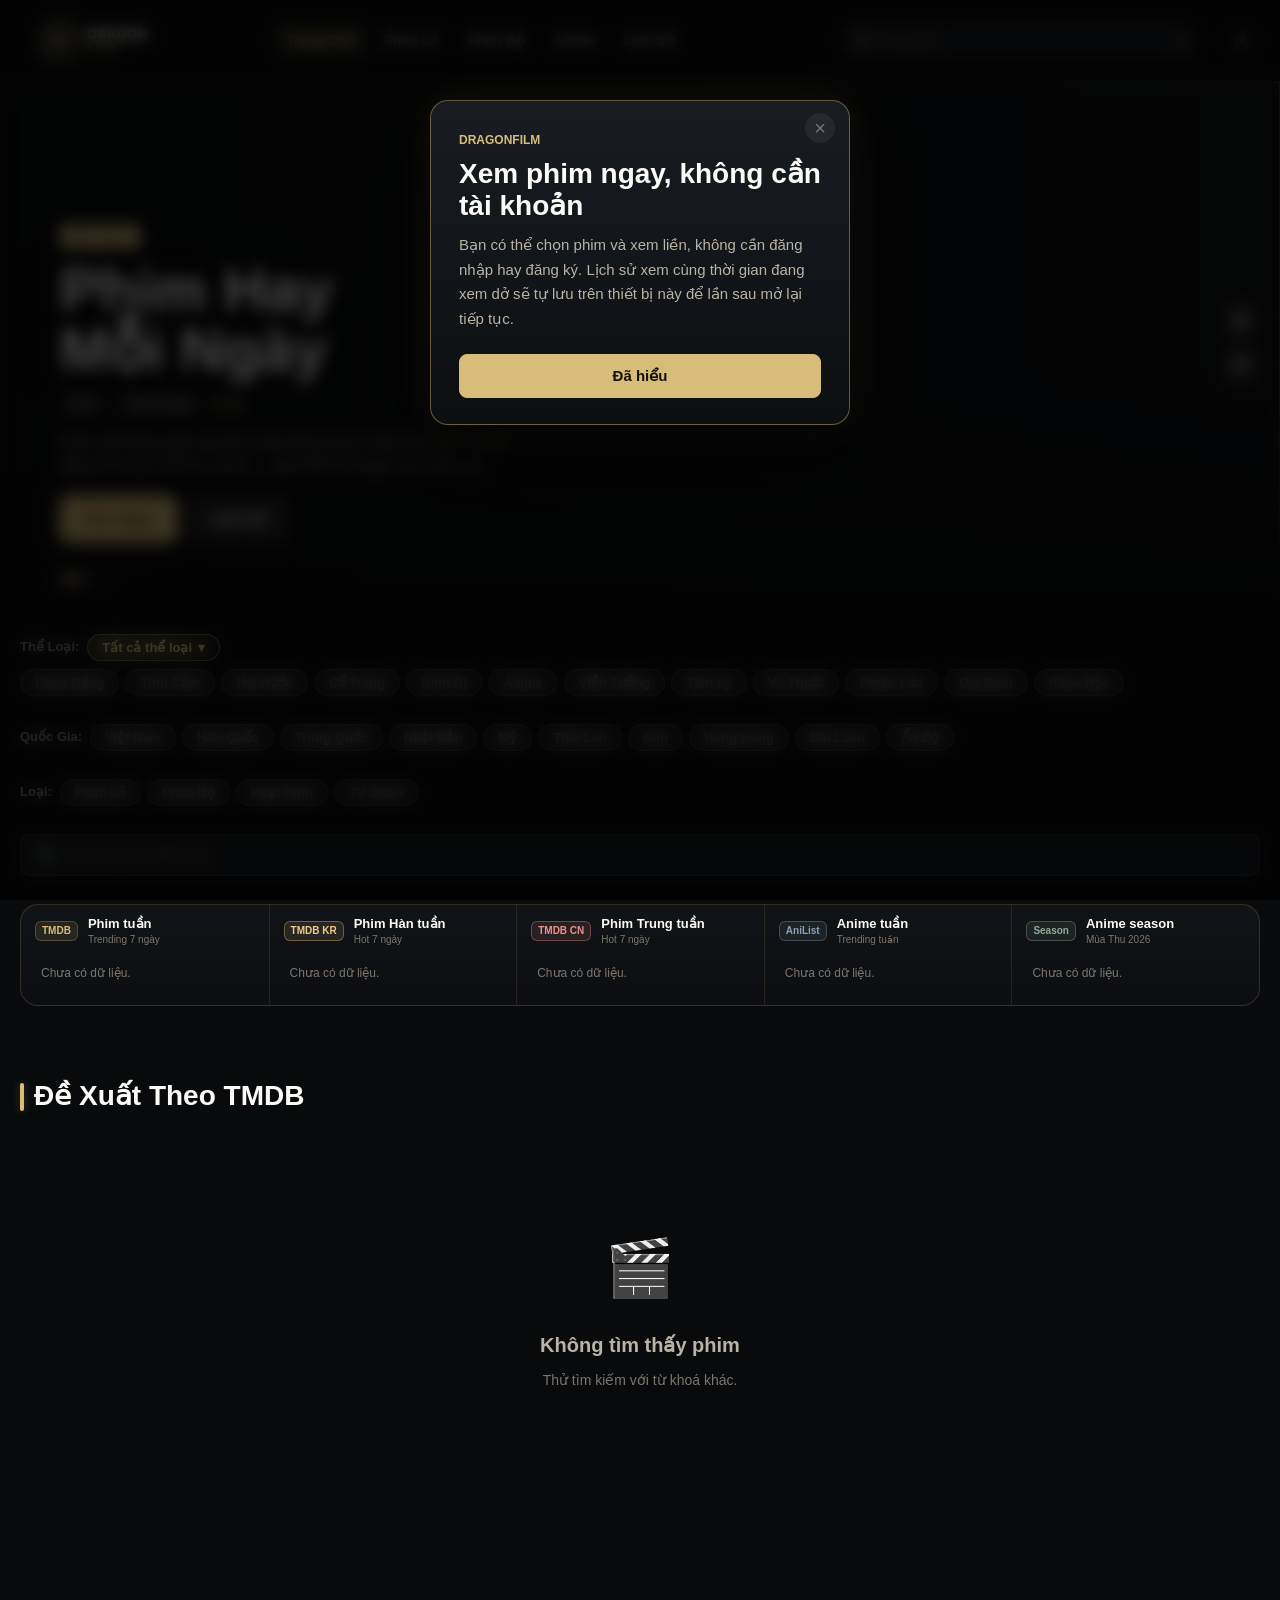
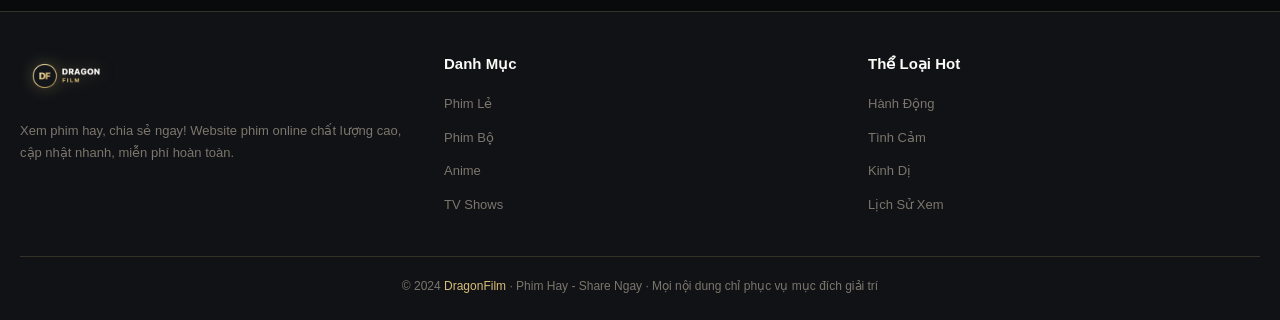
==== commit 1de380df: "Add files via upload" ====
--- a/index.html
+++ b/index.html
@@ -6,7 +6,7 @@
   <title>DragonFilm - Phim Hay Share Ngay</title>
   <meta name="description" content="Xem phim online miễn phí, chất lượng cao - DragonFilm">
   <link rel="icon" href="assets/logo.png?v=10" type="image/png">
-  <link rel="stylesheet" href="css/style.css?v=21">
+  <link rel="stylesheet" href="css/style.css?v=22">
 </head>
 <body>
 
@@ -99,7 +99,7 @@
         </div>
         <p class="hero-desc">Các bộ anime mới nhất, từ One Piece đến Demon Slayer, cập nhật nhanh nhất Việt Nam với vietsub chất lượng cao.</p>
         <div class="hero-actions">
-          <button class="btn-primary" onclick="document.querySelector('[data-slug=hoat-hinh]')?.click()">Xem Anime</button>
+          <button class="btn-primary" type="button" data-hero-filter="type" data-slug="hoat-hinh">Xem Anime</button>
         </div>
       </div>
     </div>
@@ -116,7 +116,7 @@
         </div>
         <p class="hero-desc">Phim bộ Hàn Quốc đặc sắc, nội dung hấp dẫn, diễn xuất đỉnh cao. Cập nhật tập mới nhanh nhất!</p>
         <div class="hero-actions">
-          <button class="btn-primary" onclick="document.querySelector('[data-slug=han-quoc]')?.click()">Xem Phim Hàn</button>
+          <button class="btn-primary" type="button" data-hero-filter="country" data-slug="han-quoc">Xem Phim Hàn</button>
         </div>
       </div>
     </div>
@@ -135,7 +135,7 @@
   <div class="container" id="movies">
 
     <!-- Filter by genre -->
-    <div class="filter-bar genre-filter-bar" style="margin-top:32px">
+    <div class="filter-bar genre-filter-bar">
       <span class="filter-label">Thể Loại:</span>
       <button class="chip chip-more" id="btn-all-genres" type="button" aria-expanded="false" aria-controls="all-genres-panel">
         Tất cả thể loại
@@ -169,10 +169,10 @@
     </div>
 
     <!-- Search bar -->
-    <div style="margin-bottom:28px">
-      <div class="header-search" style="max-width:100%;border-radius:10px;padding:4px 16px">
+    <div class="home-search-row">
+      <div class="header-search home-search">
         <svg width="18" height="18" viewBox="0 0 24 24" fill="none" stroke="currentColor" stroke-width="2"><circle cx="11" cy="11" r="8"/><path d="m21 21-4.35-4.35"/></svg>
-        <input type="text" placeholder="Tìm tên phim, diễn viên..." id="search-input" autocomplete="off" style="padding:10px 0;font-size:15px">
+        <input class="home-search-input" type="text" placeholder="Tìm tên phim, diễn viên..." id="search-input" autocomplete="off">
         <div class="search-popup search-popup-wide" data-search-popup="search-input" hidden></div>
       </div>
     </div>
@@ -250,7 +250,7 @@
     <section class="section" id="movies-main">
       <div class="section-header">
         <h2 class="section-title" id="section-title">Đề Xuất Theo Xếp Hạng</h2>
-        <span id="result-info" style="font-size:13px;color:var(--text-muted);font-family:var(--font-title)"></span>
+        <span class="result-info" id="result-info"></span>
       </div>
       <div class="movie-grid" id="movie-grid"></div>
       <div class="pagination" id="pagination"></div>
@@ -335,29 +335,8 @@
 
 <div id="toast-container"></div>
 
-<script src="js/api.js?v=21"></script>
-<script src="js/auth.js?v=11"></script>
-<script src="js/main.js?v=23"></script>
-<script>
-document.addEventListener('DOMContentLoaded', () => {
-  const params = new URLSearchParams(location.search);
-  const type   = params.get('type');
-  const genre  = params.get('genre');
-  const q      = params.get('q');
-
-  if (type)  setTimeout(() => document.querySelector(`#type-chips [data-slug="${type}"]`)?.click(),  300);
-  if (genre) setTimeout(() => document.querySelector(`#genre-chips [data-slug="${genre}"]`)?.click(), 300);
-  if (q) {
-    setTimeout(() => {
-      const inp = document.getElementById('search-input');
-      if (inp) {
-        inp.value = q;
-        inp.dispatchEvent(new Event('input'));
-        inp.dispatchEvent(new KeyboardEvent('keydown', { key: 'Enter' }));
-      }
-    }, 200);
-  }
-});
-</script>
+<script src="js/api.js?v=22"></script>
+<script src="js/auth.js?v=12"></script>
+<script src="js/main.js?v=24"></script>
 </body>
 </html>
--- a/css/style.css
+++ b/css/style.css
@@ -407,6 +407,7 @@
 .filter-bar {
   display: flex; flex-wrap: wrap; gap: 8px; margin-bottom: 28px; align-items: center;
 }
+.genre-filter-bar { margin-top: 32px; }
 .filter-label { font-family: var(--font-title); font-size: 13px; color: var(--text-muted); font-weight: 600; }
 .filter-chips { display: flex; flex-wrap: wrap; gap: 6px; }
 .chip {
@@ -464,6 +465,23 @@
   text-align: center;
   padding: 8px 10px;
   border-radius: 12px;
+}
+
+.home-search-row { margin-bottom: 28px; }
+.home-search {
+  max-width: 100%;
+  border-radius: 10px;
+  padding: 4px 16px;
+}
+.home-search-input {
+  padding: 10px 0;
+  font-size: 15px;
+}
+
+.result-info {
+  font-family: var(--font-title);
+  font-size: 13px;
+  color: var(--text-muted);
 }
 
 .server-bar {
@@ -908,6 +926,10 @@
 .page-btn:hover { border-color: var(--green); color: var(--green); }
 .page-btn.active { background: var(--green); border-color: var(--green); color: var(--accent-ink); }
 .page-btn:disabled { opacity: 0.4; cursor: not-allowed; }
+.page-gap {
+  color: var(--text-muted);
+  padding: 0 4px;
+}
 
 /* ============================================================
    MODAL (Login / Register)
@@ -1109,6 +1131,13 @@
   border-bottom: 1px solid var(--border);
   margin-bottom: 32px;
 }
+.page-header-row {
+  display: flex;
+  align-items: center;
+  justify-content: space-between;
+  flex-wrap: wrap;
+  gap: 12px;
+}
 .page-header-title { font-family: var(--font-display); font-size: 40px; color: var(--white); }
 .page-header-sub { color: var(--text-muted); font-size: 14px; margin-top: 4px; }
 .history-note {
@@ -1127,6 +1156,13 @@
 }
 .history-item:hover { border-color: var(--green); background: var(--bg3); }
 .history-poster { width: 60px; height: 90px; border-radius: 6px; object-fit: cover; flex-shrink: 0; }
+.history-poster-placeholder {
+  display: flex;
+  align-items: center;
+  justify-content: center;
+  background: var(--bg3);
+  opacity: 0.4;
+}
 .history-info { flex: 1; min-width: 0; text-decoration: none; }
 .history-title { font-family: var(--font-title); font-weight: 700; font-size: 16px; color: var(--text); margin-bottom: 4px; }
 .history-item:hover .history-title { color: var(--green); }
@@ -1147,6 +1183,24 @@
   padding: 2px 7px;
 }
 .history-progress { margin-top: 8px; }
+.history-progress-caption {
+  font-size: 11px;
+  color: var(--text-muted);
+  margin-bottom: 4px;
+}
+.history-progress-fill { width: 30%; }
+.history-play-icon {
+  flex-shrink: 0;
+  color: var(--text-muted);
+}
+.history-empty-icon {
+  font-size: 48px;
+  opacity: 0.3;
+}
+.history-empty-cta {
+  display: inline-block;
+  margin-top: 16px;
+}
 .progress-bar-wrap { background: var(--bg3); border-radius: 4px; height: 4px; overflow: hidden; }
 .progress-bar-fill { height: 100%; background: var(--green); border-radius: 4px; transition: width 0.3s ease; }
 
